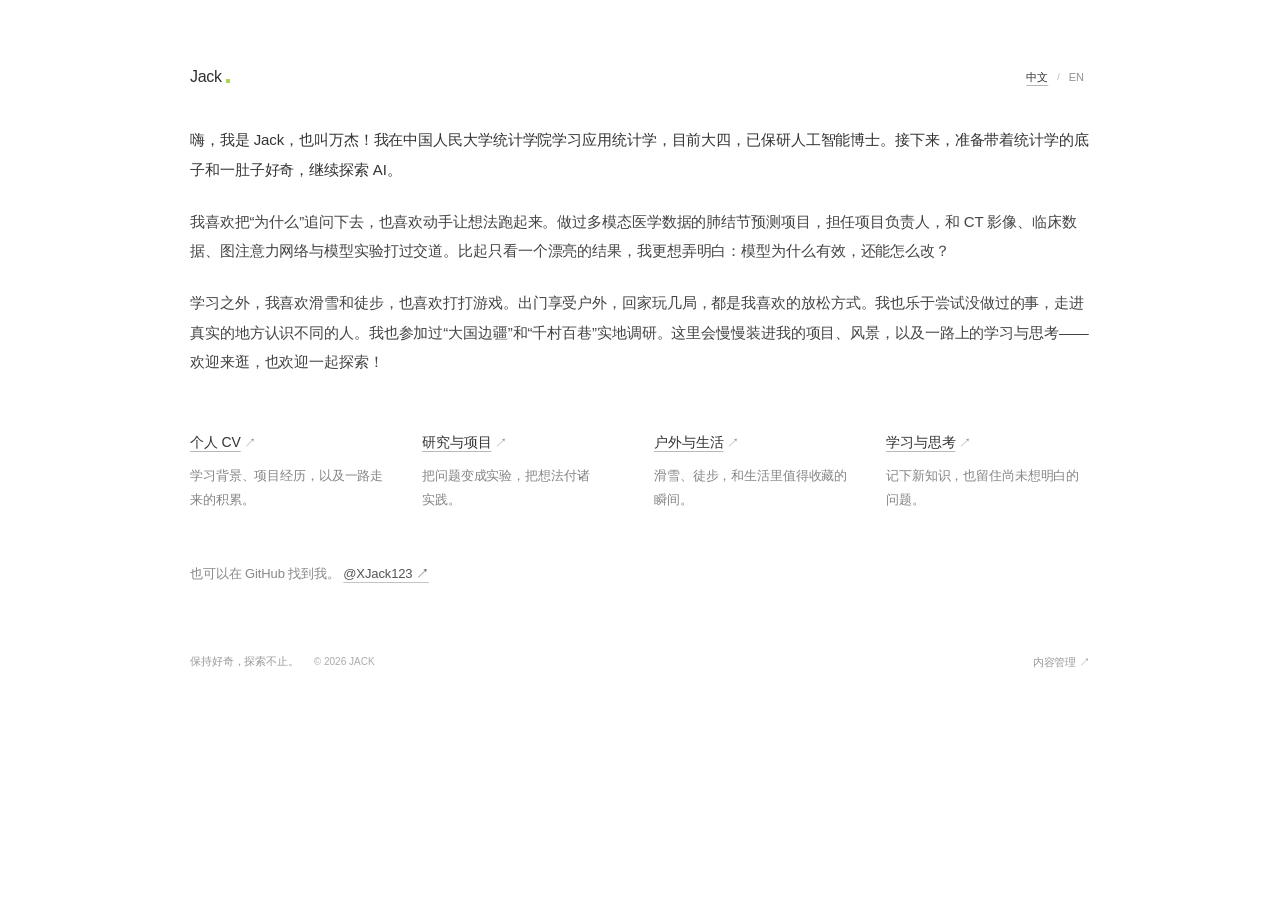
==== index.html @ c2e472c2 "Add files via upload" ====
<!doctype html>
<html lang="zh-CN"><head><meta charset="utf-8"><meta name="viewport" content="width=device-width,initial-scale=1"><meta name="theme-color" content="#111111"><meta name="description" content="Jack 的个人空间：人工智能、项目实践、户外运动与生活记录。"><title>首页 — Jack</title><link rel="icon" href="./favicon.svg" type="image/svg+xml"><link rel="stylesheet" href="./style.css"><link rel="stylesheet" href="./minimal.css"></head><body data-page="home">
<a class="skip" href="#main"><span data-i18n="跳到正文">跳到正文</span></a><div class="preview-bar" id="preview-bar" hidden><span data-i18n="正在预览本机草稿 · 访客看到的仍是已发布版本">正在预览本机草稿 · 访客看到的仍是已发布版本</span> <a href="./admin.html"><span data-i18n="返回管理台 ↗">返回管理台 ↗</span></a></div>
<header class="header wrap"><a class="brand" href="./index.html">Jack<span class="brand-dot"></span><small><span data-i18n="个人空间 / PERSONAL SPACE">个人空间 / PERSONAL SPACE</span></small></a><div class="language-switch" role="group" aria-label="Language / 语言"><button type="button" data-language="zh" lang="zh-CN" aria-label="使用中文">中文</button><span aria-hidden="true">/</span><button type="button" data-language="en" lang="en" aria-label="Use English">EN</button></div><button class="menu-toggle" aria-label="展开导航" aria-controls="main-nav" aria-expanded="false">☰</button><nav id="main-nav" aria-label="主要导航"><a href="./index.html" aria-current="page"><span data-i18n="首页">首页</span></a><a href="./about.html"><span data-i18n="个人 CV">个人 CV</span></a><a href="./projects.html"><span data-i18n="研究与项目">研究与项目</span></a><a href="./gallery.html"><span data-i18n="户外与生活">户外与生活</span></a><a href="./notes.html"><span data-i18n="学习与思考">学习与思考</span></a><a href="https://github.com/XJack123" target="_blank" rel="noopener noreferrer" class="github-link">GitHub ↗</a></nav></header>
<main id="main"><section class="intro-only wrap" aria-label="自我介绍"><div class="home-introduction" data-field="intro"><p>嗨，我是 Jack，也叫万杰！我在中国人民大学统计学院学习应用统计学，目前大四，已保研人工智能博士。接下来，准备带着统计学的底子和一肚子好奇，继续探索 AI。</p><p>我喜欢把“为什么”追问下去，也喜欢动手让想法跑起来。做过多模态医学数据的肺结节预测项目，担任项目负责人，和 CT 影像、临床数据、图注意力网络与模型实验打过交道。比起只看一个漂亮的结果，我更想弄明白：模型为什么有效，还能怎么改？</p><p>学习之外，我喜欢滑雪和徒步，也喜欢打打游戏。出门享受户外，回家玩几局，都是我喜欢的放松方式。我也乐于尝试没做过的事，走进真实的地方认识不同的人。我也参加过“大国边疆”和“千村百巷”实地调研。这里会慢慢装进我的项目、风景，以及一路上的学习与思考——欢迎来逛，也欢迎一起探索！</p></div><div class="module-buttons" aria-label="进入不同模块"><a href="./about.html" class="module-entry"><span class="module-title" data-i18n="个人 CV">个人 CV</span><span class="module-arrow" aria-hidden="true"> ↗</span><span class="module-description" data-i18n="学习背景、项目经历，以及一路走来的积累。">学习背景、项目经历，以及一路走来的积累。</span></a><a href="./projects.html" class="module-entry"><span class="module-title" data-i18n="研究与项目">研究与项目</span><span class="module-arrow" aria-hidden="true"> ↗</span><span class="module-description" data-i18n="把问题变成实验，把想法付诸实践。">把问题变成实验，把想法付诸实践。</span></a><a href="./gallery.html" class="module-entry"><span class="module-title" data-i18n="户外与生活">户外与生活</span><span class="module-arrow" aria-hidden="true"> ↗</span><span class="module-description" data-i18n="滑雪、徒步，和生活里值得收藏的瞬间。">滑雪、徒步，和生活里值得收藏的瞬间。</span></a><a href="./notes.html" class="module-entry"><span class="module-title" data-i18n="学习与思考">学习与思考</span><span class="module-arrow" aria-hidden="true"> ↗</span><span class="module-description" data-i18n="记下新知识，也留住尚未想明白的问题。">记下新知识，也留住尚未想明白的问题。</span></a></div><p class="home-connect"><span data-i18n="也可以在 GitHub 找到我。">也可以在 GitHub 找到我。</span> <a href="https://github.com/XJack123" target="_blank" rel="noopener noreferrer">@XJack123 ↗</a></p></section></main>
<footer class="footer wrap"><a href="./index.html" class="brand">JACK<span class="brand-dot"></span></a><span><span data-i18n="保持好奇，探索不止。">保持好奇，探索不止。</span><small>© <span id="year">2026</span> JACK</small></span><a href="./admin.html" class="admin-entry"><span data-i18n="内容管理 ↗">内容管理 ↗</span></a></footer>
<dialog id="lightbox" class="lightbox"><button type="button" class="lightbox-close" aria-label="关闭照片">×</button><img alt=""><p></p></dialog>
<script src="./site-data.js"></script><script src="./core.js"></script><script src="./i18n.js"></script><script src="./script.js"></script></body></html>
---- style.css ----
:root{--bg:#f2f2f2;--paper:#fbfbfb;--ink:#181818;--muted:#787878;--line:#d5d5d5;--accent:#c4f35a;--dark:#181818;--radius:3px}*{box-sizing:border-box}html{scroll-behavior:smooth}body{margin:0;background:var(--bg);color:var(--ink);font-family:-apple-system,BlinkMacSystemFont,"Segoe UI","PingFang SC","Microsoft YaHei",sans-serif;-webkit-font-smoothing:antialiased}a{color:inherit;text-decoration:none}button,input,select,textarea{font:inherit}button,a,input,textarea,select{-webkit-tap-highlight-color:transparent}button{cursor:pointer}a:focus-visible,button:focus-visible,input:focus-visible,textarea:focus-visible,select:focus-visible{outline:2px solid #6e8b2e;outline-offset:4px}img{max-width:100%;display:block}[hidden]{display:none!important}.wrap{width:min(1280px,89%);margin-inline:auto}.mono{font-family:"SFMono-Regular",Consolas,"Liberation Mono",monospace;font-size:10px;letter-spacing:1.2px;font-weight:400}.lime{color:var(--accent)}.header{height:100px;border-bottom:1px solid var(--line);display:flex;align-items:center;justify-content:space-between;gap:24px}.brand{display:inline-flex;align-items:center;font-size:25px;font-weight:800;letter-spacing:-1.4px;white-space:nowrap}.brand-dot{width:7px;height:7px;background:var(--accent);border:1px solid #7d9b43;margin-left:5px;margin-top:12px}.brand small{font-size:9px;font-weight:400;color:var(--muted);letter-spacing:1px;margin-left:20px;padding-left:20px;border-left:1px solid var(--line)}nav{display:flex;gap:27px;align-items:center;font-size:12px}nav>a{position:relative;padding-block:12px}nav>a[aria-current]{font-weight:650}nav>a[aria-current]:after{content:"";width:5px;height:5px;border-radius:50%;background:#768f3f;position:absolute;bottom:1px;left:50%}nav>a:hover{color:#7b7b7b}.github-link{margin-left:10px}.menu-toggle{display:none}.home-hero{padding-top:26px}.hero-meta{display:flex;justify-content:space-between;color:#696969;font-size:9px}.hero-meta>span:first-child{display:flex;align-items:center;gap:9px}.live-dot{display:inline-block;width:6px;height:6px;background:#8aaa43;border-radius:50%;flex-shrink:0}.hero-layout{display:grid;grid-template-columns:1fr 1fr;gap:35px;align-items:center;min-height:535px;padding-block:28px}.hello{font-size:17px;margin-bottom:21px}.hero-copy h1{font-size:clamp(46px,5.6vw,78px);line-height:1.23;letter-spacing:-3.2px;font-weight:650;margin:0 0 26px;white-space:pre-line}.intro{font-size:14px;line-height:2.1;white-space:pre-line;color:#6c6c6c;max-width:440px;margin-bottom:30px}.button{padding:14px 21px;display:inline-flex;justify-content:space-between;align-items:center;gap:34px;font-size:12px;font-weight:550;border:1px solid transparent;border-radius:var(--radius);transition:background .2s,transform .2s}.button:hover{transform:translateY(-2px)}.accent{background:var(--accent);color:#242424}.accent:hover{background:#b5e645}.outline{border-color:var(--line);background:transparent}.outline:hover{background:#e7e7e7}.dark-button{background:#1a1a1a;color:white}.hero-art{position:relative;align-self:stretch;min-height:470px;background:var(--dark);overflow:hidden;color:#565656;isolation:isolate}.terrain{position:absolute;width:110%;height:110%;left:3%;top:-12%;transform:rotate(4deg)}.giant-jack{font-family:Arial,Helvetica,sans-serif;position:absolute;left:39px;bottom:56px;font-size:clamp(160px,20vw,285px);font-weight:750;line-height:.9;letter-spacing:-26px;color:var(--bg);mix-blend-mode:screen}.art-label{position:absolute;top:26px;left:27px;font-size:8px;color:#919191;z-index:1}.art-bottom{position:absolute;bottom:24px;left:27px;right:27px;display:flex;align-items:end;justify-content:space-between;line-height:1.7;font-size:8px;color:#a7a7a7}.cross{font-size:30px;line-height:1;color:var(--accent)}.hero-foot{border-top:1px solid var(--line);padding:18px 0;display:flex;justify-content:space-between;gap:15px}.hero-foot>span:last-child{font-size:11px;color:#7a7a7a}.hero-foot .mono{font-size:8px;color:#696969}.entry-section{padding-block:65px}.section-title{display:flex;gap:55px;align-items:center;margin-bottom:28px}.section-title>.mono{color:var(--muted)}h2{font-weight:550;font-size:27px;letter-spacing:-.6px}.section-title h2{margin:0;font-size:24px}.entry-grid{display:grid;grid-template-columns:repeat(3,1fr);gap:19px}.entry-card{padding:25px 26px 20px;background:#e9e9e9;border:1px solid transparent;display:flex;flex-direction:column;transition:transform .25s,border-color .25s}.entry-card:hover{transform:translateY(-5px);border-color:#989898}.entry-card:first-child{background:#e0e0e0}.entry-card:nth-child(2){background:#292929;color:#f1f1f1}.entry-top,.entry-bottom{display:flex;align-items:center;justify-content:space-between;font-size:8px;letter-spacing:1px}.entry-top>span:last-child{font-size:20px}.entry-art{height:140px;display:flex;justify-content:center;align-items:center}.code-art{font-size:67px;gap:17px;font-weight:250;color:#777777;letter-spacing:-6px}.code-art i{font-family:Georgia,serif;font-size:48px;font-weight:400;color:#272727}.mountain-art svg{width:225px;max-width:100%;fill:none;stroke:#a4a4a4;stroke-width:1.1}.mountain-art svg circle{fill:var(--accent);stroke:none}.star-art{font-size:117px;font-family:Georgia,serif;font-weight:400;line-height:1;color:#969696}.entry-card h3{font-size:22px;font-weight:550;margin:8px 0 11px}.entry-card p{font-size:12px;color:#7b7b7b;line-height:1.8;margin:0 0 24px}.gallery-entry p{color:#a5a5a5}.entry-bottom{border-top:1px solid #c7c7c7;padding-top:17px;margin-top:auto;color:#757575}.gallery-entry .entry-bottom{border-color:#525252;color:#b9b9b9}.now-section{border-top:1px solid var(--line);display:grid;grid-template-columns:1fr 2fr auto;gap:35px;padding-block:55px;align-items:center}.now-section>.mono{color:var(--muted)}.now-section p{font-size:28px;line-height:1.7;letter-spacing:-1px;margin:0}.now-section p span{border-bottom:3px solid var(--accent)}.round-link{border:1px solid #a7a7a7;border-radius:50%;width:55px;height:55px;display:grid;place-items:center;font-size:23px;transition:background .2s}.round-link:hover{background:var(--accent)}.footer{border-top:1px solid var(--line);display:flex;justify-content:space-between;align-items:center;padding-block:30px;gap:20px}.footer>span{color:#7b7b7b;font-size:11px}.footer small{font-size:8px;margin-left:30px;letter-spacing:1px}.admin-entry{font-size:10px;color:#7f7f7f}.page-heading{padding-block:65px 48px}.eyebrow{color:#808080;margin:0 0 22px}.page-heading h1{font-size:clamp(42px,5vw,67px);line-height:1.25;letter-spacing:-2px;font-weight:600;margin:0 0 23px}.page-heading h1 span{color:#8e8e8e}.page-heading>p:last-child{font-size:13px;line-height:1.9;color:#787878}.collection{padding-bottom:80px}.collection-toolbar{border-block:1px solid var(--line);padding-block:17px;display:flex;align-items:center;justify-content:space-between;gap:20px;margin-bottom:32px}.filters{display:flex;gap:8px;flex-wrap:wrap}.filter{font-size:11px;padding:9px 16px;border:1px solid transparent;border-radius:30px;background:transparent;color:#7b7b7b}.filter[aria-pressed=true]{background:#242424;color:#fff}.filter:hover{border-color:#b8b8b8}.count{font-size:9px;color:#818181}.empty-state{border:1px dashed #c8c8c8;min-height:340px;display:flex;flex-direction:column;align-items:center;justify-content:center;text-align:center;padding:40px 20px;color:#797979}.empty-glyph{font-family:Consolas,monospace;color:#9f9f9f;font-size:45px;font-weight:300;letter-spacing:-5px;margin-bottom:10px}.empty-state h2{font-size:22px;color:#555555;margin:10px 0}.empty-state p{font-size:12px;line-height:1.9}.empty-state .mono{font-size:8px}.empty-state .button{margin-top:12px}.gallery-empty svg{width:160px;height:90px;stroke:#878787;fill:none;stroke-width:1.3}.project-grid{display:grid;grid-template-columns:repeat(2,1fr);gap:24px}.project-card{border:1px solid var(--line);background:#f8f8f8;display:flex;flex-direction:column}.project-cover{height:210px;overflow:hidden;display:flex;align-items:center;justify-content:center;background:#2a2a2a;color:#b6b6b6;font-family:Georgia,serif;font-size:75px;font-style:italic}.project-cover img{width:100%;height:100%;object-fit:cover;transition:transform .4s}.project-card:hover .project-cover img{transform:scale(1.035)}.project-card-body{padding:25px}.project-card h2{font-size:23px;margin:14px 0 12px}.project-card p{font-size:13px;line-height:1.9;color:#7e7e7e;white-space:pre-line}.tags{display:flex;gap:7px;flex-wrap:wrap}.tag{font-size:10px;padding:6px 10px;border:1px solid var(--line);color:#7a7a7a;border-radius:2px}.project-card-bottom{display:flex;align-items:center;justify-content:space-between;margin-top:22px;font-size:11px}.project-card-bottom>span{color:#8c8c8c;font-size:10px}.project-link{border-bottom:1px solid #aaaaaa;padding-bottom:5px}.photo-grid{columns:3;column-gap:22px}.photo-item{break-inside:avoid;margin:0 0 26px}.photo-button{display:block;width:100%;border:0;padding:0;background:#e5e5e5;overflow:hidden;cursor:zoom-in}.photo-button img{width:100%;height:auto;transition:transform .4s,filter .4s;filter:saturate(.5)}.photo-button:hover img{transform:scale(1.03);filter:saturate(1)}.photo-item figcaption{padding-block:13px;display:flex;justify-content:space-between;gap:14px;align-items:start}.photo-item h2{font-size:13px;margin:0 0 6px}.photo-item p{font-size:10px;color:#919191;margin:0;line-height:1.7}.photo-item .mono{font-size:8px;white-space:nowrap;color:#919191}.about-layout{display:grid;grid-template-columns:320px 1fr;gap:80px;padding-bottom:85px}.identity-card{background:#e3e3e3;padding:28px;align-self:start}.avatar{height:260px;background:#292929;display:flex;align-items:center;justify-content:center;overflow:hidden}.avatar>span{font-family:Arial,sans-serif;font-size:160px;font-weight:700;letter-spacing:-16px;color:#f5f5f5}.avatar img{height:100%;width:100%;object-fit:cover;filter:grayscale(1)}.identity-card h2{font-size:29px;margin:23px 0 8px}.identity-card>p{font-size:12px;color:#818181}.identity-status{border-top:1px solid #c4c4c4;border-bottom:1px solid #c4c4c4;padding-block:17px;margin:20px 0;display:flex;gap:8px;align-items:center;font-size:11px;color:#6f6f6f}.identity-card>a{display:block;font-size:12px;padding-block:10px;overflow-wrap:anywhere}.about-text{padding-top:14px}.about-text>h2{font-size:30px}.prose{white-space:pre-wrap;overflow-wrap:anywhere;color:#717171;line-height:2.1;font-size:14px}.profile-details{margin:30px 0}.profile-details>div{display:flex;gap:25px;border-top:1px solid var(--line);padding-block:17px;font-size:12px}.profile-details dt{color:#929292;width:75px}.profile-details dd{margin:0}.milestones{margin-top:47px}.milestones article{display:flex;gap:40px;border-top:1px solid var(--line);padding-block:25px}.milestones article>.mono{color:#929292;width:40px}.milestones h3{margin:0;font-size:17px;font-weight:550}.milestones p{font-size:12px;color:#929292;line-height:1.8}.project-detail{padding-block:45px 85px;max-width:900px}.back-link{font-size:12px;color:#929292}.detail-heading{margin-top:43px}.detail-heading h1{font-size:45px;line-height:1.4;margin:18px 0}.detail-heading>p{font-size:16px;line-height:1.9;color:#7e7e7e;white-space:pre-wrap}.detail-cover{width:100%;max-height:450px;object-fit:cover;margin-block:33px}.detail-body{font-size:15px;line-height:2.1;white-space:pre-wrap;overflow-wrap:anywhere;margin-block:36px}.detail-files{padding-top:28px;border-top:1px solid var(--line)}.detail-files h2{font-size:20px}.file-link{display:flex;justify-content:space-between;gap:20px;padding:15px 17px;border:1px solid var(--line);margin-bottom:10px;font-size:12px;overflow-wrap:anywhere}.file-link:hover{background:#e5e5e5}.lightbox{position:fixed;background:#161616;color:white;border:1px solid #595959;padding:24px;max-width:94vw;max-height:93vh}.lightbox::backdrop{background:rgba(0,0,0,.88)}.lightbox img{max-height:76vh;max-width:85vw;margin:auto;object-fit:contain}.lightbox p{font-size:12px;line-height:1.8;color:#cbcbcb}.lightbox-close{position:absolute;right:9px;top:5px;background:#161616;color:white;border:0;font-size:32px;width:38px;height:38px}.preview-bar{background:var(--accent);padding:12px;text-align:center;font-size:11px;line-height:1.8}.preview-bar a{margin-left:15px;text-decoration:underline}.skip{position:fixed;left:10px;top:-100px;background:var(--accent);padding:15px;z-index:100}.skip:focus{top:10px}@media(min-width:1600px){.hero-layout{min-height:590px}.hero-art{min-height:530px}}@media(max-width:1000px){.brand small{display:none}.hero-copy h1{font-size:56px}.hero-art{min-height:430px}.hero-layout{min-height:485px}.giant-jack{font-size:220px;left:25px}.about-layout{grid-template-columns:280px 1fr;gap:40px}.entry-card{padding-inline:20px}.entry-card h3{font-size:20px}.now-section{grid-template-columns:1fr 2.2fr auto;gap:20px}.now-section p{font-size:25px}nav{gap:21px}.photo-grid{columns:2}.avatar{height:230px}}@media(max-width:720px){.wrap{width:88%}.header{height:78px;position:relative}.brand{font-size:23px}.menu-toggle{display:block;background:none;border:1px solid var(--line);font-size:17px;padding:7px 10px}nav{display:none;position:absolute;left:0;right:0;top:77px;z-index:20;background:var(--bg);border:1px solid var(--line);padding:16px;align-items:stretch;gap:0}nav.open{display:flex;flex-direction:column}nav>a{padding:14px}nav>a[aria-current]:after{left:auto;right:15px;bottom:20px}.github-link{margin-left:0}.hero-meta{font-size:7px;gap:15px;line-height:1.8}.hero-meta>span:last-child{max-width:115px;text-align:right}.hero-layout{grid-template-columns:1fr;gap:30px;padding-top:35px}.hero-copy h1{font-size:58px;letter-spacing:-3px}.hello{font-size:15px}.intro{font-size:13px}.hero-art{min-height:365px}.terrain{left:12%;top:-23%;width:100%;height:150%}.giant-jack{font-size:250px;left:28px;bottom:47px}.art-label{top:23px}.hero-foot{padding-block:15px}.hero-foot>span:last-child{font-size:9px}.entry-section{padding-block:45px}.section-title{display:block;margin-bottom:24px}.section-title h2{font-size:22px;margin-top:16px}.entry-grid{grid-template-columns:1fr;gap:16px}.entry-card{position:relative;min-height:230px;padding:22px;display:block}.entry-art{position:absolute;right:25px;top:50px;width:135px;height:100px;opacity:.8}.code-art{font-size:55px;gap:10px}.code-art i{font-size:35px}.entry-top{margin-bottom:58px}.entry-top>span:last-child{font-size:19px}.entry-card h3{font-size:23px;max-width:65%;position:relative}.entry-card p{font-size:11px;max-width:70%;position:relative}.entry-bottom{margin-top:20px}.star-art{font-size:100px}.now-section{grid-template-columns:1fr auto;padding-block:35px}.now-section>.mono{grid-column:1/-1;font-size:9px}.now-section p{font-size:23px}.round-link{height:48px;width:48px}.footer{padding-block:25px;flex-wrap:wrap}.footer>span{font-size:9px}.footer small{display:block;font-size:7px;margin-left:0;margin-top:8px}.admin-entry{font-size:9px}.page-heading{padding-block:43px 30px}.page-heading h1{font-size:49px}.page-heading>p:last-child{font-size:12px}.eyebrow{font-size:9px}.about-layout{grid-template-columns:1fr;gap:27px;padding-bottom:50px}.identity-card{display:grid;grid-template-columns:110px 1fr;column-gap:20px;padding:20px}.avatar{grid-row:1/6;height:150px}.avatar>span{font-size:87px;letter-spacing:-9px}.identity-card h2{font-size:25px;margin:0}.identity-card>p{font-size:11px;margin:7px 0}.identity-status{font-size:9px;margin:7px 0;padding-block:10px}.identity-card>a{font-size:10px;padding-block:6px}.about-text>h2{font-size:26px}.prose{font-size:13px}.project-grid{grid-template-columns:1fr}.photo-grid{columns:2;column-gap:12px}.photo-item{margin-bottom:16px}.photo-item figcaption{display:block;padding-top:10px}.photo-item h2{font-size:12px}.photo-item .mono{display:block;margin-top:5px}.collection-toolbar{gap:10px}.count{font-size:8px;white-space:nowrap}.filter{font-size:10px;padding:8px 11px}.collection{padding-bottom:50px}.empty-state{min-height:310px}.empty-state h2{font-size:20px}.detail-heading h1{font-size:32px}.detail-heading>p{font-size:14px}.detail-body{font-size:13px}.lightbox{padding:18px}.lightbox img{max-width:80vw}.preview-bar{font-size:10px}.preview-bar a{display:block;margin-left:0}}@media(prefers-reduced-motion:reduce){html{scroll-behavior:auto}*,*:before,*:after{transition:none!important}}

/* Text-only home: personal introduction followed by module buttons. */
body[data-page="home"]{background:#f7f7f7}.intro-only{max-width:900px;padding-block:100px 110px;min-height:calc(100vh - 200px)}.home-introduction{font-size:17px;line-height:2.15;color:#404040;letter-spacing:.15px;white-space:normal}.home-introduction p{margin:0 0 25px}.home-introduction p:first-child{font-size:19px;color:#202020}.module-buttons{display:flex;gap:13px;flex-wrap:wrap;margin-top:39px}.module-buttons .button{font-size:12px;gap:30px}.cv-experience{margin-top:40px}.cv-experience>h2{font-size:25px}.cv-experience article{border-top:1px solid var(--line);padding-block:21px}.cv-experience h3{font-size:17px;font-weight:550;margin:0 0 14px}.cv-experience article p{font-size:13px;color:#717171;line-height:1.95;margin:8px 0}@media(max-width:720px){.intro-only{padding-block:46px 60px;min-height:0}.home-introduction{font-size:15px;line-height:2.05}.home-introduction p:first-child{font-size:17px}.module-buttons{gap:10px;margin-top:30px}.module-buttons .button{padding:12px 16px;font-size:11px;gap:20px}.cv-experience h3{font-size:16px}}

.language-switch{display:inline-flex;align-items:center;gap:4px;margin-left:auto;margin-right:14px;white-space:nowrap}.language-switch>span{font-size:10px;color:#aaa}.language-switch button{border:0;background:transparent;border-radius:3px;padding:7px 9px;font-size:10px;color:#999}.language-switch button[aria-pressed="true"]{background:#e5e5e5;color:#222;box-shadow:inset 0 -2px 0 var(--accent)}.language-switch button:hover{color:#222}.home-introduction:lang(en){font-size:16px;line-height:1.95;letter-spacing:0}.header nav{gap:21px}html:lang(en) .header nav{gap:17px;font-size:11px}html:lang(en) .identity-status{line-height:1.7}html:lang(en) .page-heading h1{letter-spacing:-1.5px}@media(max-width:1100px){.brand small{display:none}}@media(max-width:720px){.language-switch{margin-right:0;gap:2px}.language-switch button{padding:7px 8px}.header{gap:12px}.home-introduction:lang(en){font-size:14px;line-height:1.95}.header nav{gap:0}html:lang(en) .header nav{gap:0;font-size:12px}}
/* Learning notes */
.sr-only{position:absolute;width:1px;height:1px;padding:0;margin:-1px;overflow:hidden;clip:rect(0,0,0,0);white-space:nowrap;border:0}.notes-toolbar{flex-wrap:wrap}.note-search{margin-left:auto}.note-search input{width:210px;background:transparent;border:1px solid var(--line);padding:10px 13px;border-radius:3px;color:var(--ink);font-size:11px}.note-search input::placeholder{color:#999}.notes-list{max-width:960px}.note-card{padding:30px 0;border-bottom:1px solid var(--line)}.note-card:first-child{padding-top:8px}.note-meta{font-size:9px;line-height:1.9;color:#888;letter-spacing:.8px}.note-card h2{font-size:25px;font-weight:550;line-height:1.6;margin:14px 0 12px;overflow-wrap:anywhere}.note-card h2 a:hover{box-shadow:inset 0 -5px 0 var(--accent)}.note-summary{font-size:13px;line-height:2;color:#777;white-space:pre-wrap;overflow-wrap:anywhere;max-width:780px}.note-bottom{display:flex;justify-content:space-between;align-items:center;gap:20px;margin-top:22px}.note-bottom>.project-link{white-space:nowrap;font-size:11px}.note-detail{max-width:850px;padding-block:45px 85px}.note-detail .detail-heading{border-bottom:1px solid var(--line);padding-bottom:32px}.note-detail .detail-heading h1{overflow-wrap:anywhere}.note-detail .tags{margin-top:22px}.note-body{font-size:15px;line-height:2;color:#444;padding-top:18px;overflow-wrap:anywhere}.note-body p{white-space:pre-wrap;margin:22px 0}.note-body h2{font-size:26px;color:#222;margin:38px 0 18px}.note-body h3{font-size:21px;color:#333;margin:29px 0 16px}.note-body ul{padding-left:24px}.note-body li{margin-block:8px}.note-body blockquote{margin:23px 0;padding:10px 20px;border-left:3px solid var(--accent);background:#eaeaea;color:#666}.note-body pre{background:#202020;color:#eee;padding:23px;overflow:auto;white-space:pre;overflow-wrap:normal;font-family:Consolas,monospace;font-size:12px;line-height:1.8;border-radius:3px}.note-body code{font-family:inherit}.module-buttons{row-gap:12px}@media(max-width:1000px){.header{position:relative;height:78px}.header .menu-toggle{display:block;background:none;border:1px solid var(--line);font-size:17px;padding:7px 10px}.header nav{display:none;position:absolute;left:0;right:0;top:77px;z-index:20;background:var(--bg);border:1px solid var(--line);padding:16px;align-items:stretch;gap:0!important}.header nav.open{display:flex;flex-direction:column}.header nav>a{padding:14px}.header nav>a[aria-current]:after{left:auto;right:15px;bottom:20px}.header .github-link{margin-left:0}}@media(max-width:720px){.notes-toolbar{gap:15px}.notes-toolbar .filters{width:100%}.note-search{margin-left:0;flex:1}.note-search input{width:100%}.note-card{padding-block:25px}.note-card h2{font-size:22px}.note-summary{font-size:12px}.note-meta{font-size:8px}.note-detail{padding-block:32px 55px}.note-body{font-size:14px}.note-body h2{font-size:22px}.note-body h3{font-size:19px}.note-body pre{padding:17px;font-size:11px}}
---- minimal.css ----
/* A quiet, typography-first layer for the public site. The Studio keeps its own layout. */
:root{--bg:#fff;--paper:#fff;--ink:#262626;--muted:#777;--line:#ededed;--accent:#c4f35a}
html{background:#fff}
body{background:#fff;color:#303030;font-size:15px;line-height:1.85;letter-spacing:-.12px}
body[data-page="home"]{background:#fff}
::selection{background:#def4b1;color:#222}
a,button{transition:color .18s,background .18s,text-decoration-color .18s}
a:focus-visible,button:focus-visible,input:focus-visible,textarea:focus-visible{outline:2px solid #7d9e45;outline-offset:5px}
.wrap{width:min(900px,calc(100% - 64px));margin-inline:auto}
.header{display:grid;grid-template-columns:1fr auto;align-items:center;height:auto;gap:0 20px;padding-block:64px 0;border:0;position:relative}
.header .brand{width:fit-content;display:inline-flex;font-size:16px;line-height:1.5;font-weight:500;letter-spacing:-.3px}
.header .brand-dot{width:4px;height:4px;border:0;margin:7px 0 0 4px;background:#a9d552}
.header .brand small{display:none}
.header .language-switch{margin:0;gap:3px;font-size:11px}
.header .language-switch button{padding:3px 6px;background:none!important;box-shadow:none!important;color:#929292;font-size:11px;border:0}
.header .language-switch button[aria-pressed="true"]{color:#303030;text-decoration:underline;text-decoration-color:#b5b5b5;text-underline-offset:4px}
.header .language-switch>span{font-size:9px;color:#b7b7b7}
.header .menu-toggle{display:none!important}
.header nav,.header nav.open,html:lang(en) .header nav{display:flex!important;position:static;grid-column:1 / -1;flex-direction:row;align-items:center;flex-wrap:wrap;gap:4px 22px!important;width:100%;padding:24px 0 0;border:0;background:transparent;line-height:1.8;font-size:12px}
.header nav>a{padding:2px 0;color:#838383;font-weight:400}
.header nav>a[aria-current]{color:#252525;text-decoration:underline;text-decoration-thickness:1px;text-underline-offset:5px;text-decoration-color:#d0d0d0}
.header nav>a[aria-current]:after{display:none}
.header nav>a:hover{color:#242424;text-decoration:underline;text-underline-offset:5px}
.header .github-link{margin-left:0}
body[data-page="home"] .header nav{display:none!important}
.intro-only{max-width:900px;padding-block:35px 0;min-height:0}
.home-introduction,.home-introduction:lang(en){font-size:15px;line-height:1.95;letter-spacing:-.1px;color:#444;white-space:normal}
.home-introduction p,.home-introduction p:first-child{font-size:inherit;line-height:inherit;color:inherit;margin:0 0 23px}
.home-introduction p:first-child{color:#333}
.module-buttons{display:grid;grid-template-columns:repeat(4,minmax(0,1fr));gap:28px;margin-top:53px;row-gap:32px;align-items:start}
.module-entry{display:block;font-size:14px;line-height:1.9;color:#333}
.module-title{text-decoration:underline;text-underline-offset:4px;text-decoration-color:#b8b8b8;text-decoration-thickness:1px}
.module-arrow{font-size:12px;color:#919191}
.module-description{display:block;font-size:13px;line-height:1.9;margin-top:8px;color:#858585;text-wrap:pretty}
.module-entry:hover .module-title{text-decoration-color:#91ad53;color:#111}
.module-entry:hover .module-arrow{color:#7e9c3c}
.home-connect{font-size:13px;color:#888;margin:49px 0 0;line-height:1.9}
.home-connect a{color:#555;text-decoration:underline;text-underline-offset:4px;text-decoration-color:#c4c4c4}
.footer{border:0;display:flex;justify-content:space-between;align-items:end;padding-block:65px 42px;gap:20px}
.footer>.brand{display:none}
.footer>span{font-size:11px;line-height:1.8;color:#999}
.footer small{font-size:10px;letter-spacing:0;margin-left:15px;color:#aaa}
.admin-entry{font-size:11px;color:#999}
.admin-entry:hover{color:#333;text-decoration:underline;text-underline-offset:4px}
.page-heading{padding-block:43px 32px}
.page-heading>.eyebrow{display:none}
.page-heading h1,html:lang(en) .page-heading h1{font-size:23px;font-weight:500;line-height:1.6;letter-spacing:-.5px;margin:0 0 12px;color:#262626}
.page-heading h1 span{color:inherit}
.page-heading>p:last-child{font-size:13px;color:#888;line-height:1.9;margin:0}
.collection{padding-bottom:10px}
.collection-toolbar{border:0;border-bottom:1px solid #f0f0f0;padding:0 0 15px;margin-bottom:25px;gap:18px}
.filters{gap:5px 17px}
.filter{font-size:12px;font-weight:400;border:0;padding:3px 0;border-radius:0;color:#888;line-height:1.8;background:none}
.filter[aria-pressed="true"]{background:none;color:#333;text-decoration:underline;text-underline-offset:5px;text-decoration-color:#bababa}
.filter:hover{color:#333}
.count{font-family:inherit;font-size:10px;color:#aaa;letter-spacing:.4px}
.empty-state{min-height:0;padding:24px 0 35px;border:0;display:block;text-align:left;color:#999;background:transparent}
.empty-state>.empty-glyph,.empty-state>.mono,.empty-state>svg{display:none}
.empty-state h2{font-size:16px;font-weight:400;color:#666;letter-spacing:0;line-height:1.9;margin:0 0 6px}
.empty-state p{font-size:13px;color:#999;margin:5px 0;line-height:1.9}
.empty-state .button{background:none;border:0;border-radius:0;font-size:12px;color:#666;padding:0;margin-top:19px;transform:none;text-decoration:underline;text-underline-offset:4px;text-decoration-color:#ccc}
.project-grid{display:block}
.project-card{display:flex;flex-direction:row;gap:25px;background:transparent;border:0;border-bottom:1px solid var(--line);padding:26px 0}
.project-card:first-child{padding-top:0}
.project-cover{display:block;width:175px;height:125px;background:#f7f7f7;flex-shrink:0;overflow:hidden}
.project-cover:not(:has(img)){display:none}
.project-cover img{width:100%;height:100%;object-fit:cover}
.project-card:hover .project-cover img{transform:none}
.project-card-body{padding:0;flex:1;min-width:0}
.project-card h2{font-size:19px;font-weight:450;line-height:1.65;margin:11px 0 7px;letter-spacing:-.2px}
.project-card p{font-size:13px;line-height:1.9;color:#888;margin:0}
.tags{gap:5px 12px}
.tag{border:0;font-size:10px;color:#999;padding:0;line-height:1.8}
.project-card-bottom{font-size:12px;margin-top:18px}
.project-card-bottom>span{font-size:10px;color:#999}
.project-link{font-size:12px;color:#777;border:0;text-decoration:underline;text-underline-offset:4px;text-decoration-color:#c9c9c9;padding:0}
.project-link:hover{color:#333;text-decoration-color:#92ae55}
.photo-grid{columns:2;column-gap:22px}
.photo-item{margin-bottom:26px}
.photo-button{background:#fafafa}
.photo-button img{filter:none}
.photo-button:hover img{transform:none;filter:none}
.photo-item figcaption{font-size:12px;padding-block:10px;gap:15px}
.photo-item h2{font-size:12px;font-weight:450;color:#555;line-height:1.8;letter-spacing:0;margin:0}
.photo-item p{font-size:11px;color:#999;line-height:1.8}
.photo-item .mono{font-family:inherit;font-size:10px;letter-spacing:0;color:#aaa}
.about-layout{grid-template-columns:190px 1fr;gap:64px;padding-bottom:0;align-items:start}
.identity-card{background:transparent;padding:0;min-width:0}
.avatar{height:165px;background:#fafafa}
.avatar:not([data-has-photo]){display:none}
.avatar img{filter:none;object-fit:cover}
.identity-card h2{font-size:18px;font-weight:450;letter-spacing:-.3px;margin:0 0 9px}
.identity-card .avatar[data-has-photo]+h2{margin-top:17px}
.identity-card>p{font-size:12px;line-height:1.9;color:#999;overflow-wrap:anywhere}
.identity-status{border:0;padding:8px 0;margin:8px 0;font-size:11px;line-height:1.9;color:#888}
.live-dot{background:#b0c786;width:4px;height:4px}
.identity-card>a{font-size:12px;line-height:1.9;padding:7px 0;color:#777;text-decoration:underline;text-underline-offset:4px;text-decoration-color:#ccc}
.about-text{padding:0;min-width:0}
.about-text>.eyebrow{display:none}
.about-text>h2{font-size:18px;font-weight:450;line-height:1.8;margin:0 0 20px;letter-spacing:-.2px}
.prose{font-size:14px;line-height:2;color:#666}
.profile-details{margin:30px 0}
.profile-details>div{border:0;padding:9px 0;gap:15px;font-size:12px;line-height:1.9}
.profile-details dt{width:80px;flex-shrink:0;color:#999}
.profile-details dd{color:#666;overflow-wrap:anywhere}
.cv-experience{margin-top:35px}
.cv-experience>.eyebrow{display:none}
.cv-experience>h2{font-size:18px;font-weight:450;letter-spacing:-.2px;margin:0 0 10px}
.cv-experience article{border:0;padding-block:16px}
.cv-experience h3{font-size:14px;font-weight:500;line-height:1.8;margin:0 0 7px}
.cv-experience article p{font-size:13px;line-height:1.95;color:#888;margin:6px 0}
.milestones{margin-top:37px}
.milestones>.eyebrow{font-size:9px;color:#aaa}
.milestones article{border:0;padding-block:13px;gap:18px}
.milestones article>.mono{width:35px;font-size:9px;color:#aaa}
.milestones h3{font-size:14px;font-weight:450;line-height:1.8}
.milestones p{font-size:12px;color:#999;margin:5px 0}
.project-detail,.note-detail{max-width:780px;padding-block:38px 10px}
.back-link{font-size:12px;color:#999}
.back-link:hover{color:#333}
.detail-heading{margin-top:32px}
.detail-heading h1{font-size:28px;font-weight:500;letter-spacing:-.5px;line-height:1.65;margin:15px 0}
.detail-heading>p{font-size:14px;line-height:1.95;color:#888}
.detail-body{font-size:14px;line-height:2;color:#555;margin-block:28px}
.detail-cover{margin-block:25px;max-height:420px}
.detail-files{padding-top:25px;border-color:var(--line)}
.detail-files h2{font-size:16px;font-weight:450}
.file-link{border:0;border-bottom:1px solid var(--line);padding:12px 0;font-size:12px;color:#777}
.file-link:hover{background:transparent;color:#333}
.project-detail .button{border:0;background:transparent;color:#666;padding:0;border-radius:0;text-decoration:underline;text-underline-offset:4px;text-decoration-color:#bbb;transform:none}
.note-search input{border:0;border-bottom:1px solid #ddd;border-radius:0;background:none;width:180px;padding:6px 0;font-size:12px;color:#666}
.note-search input::placeholder{color:#aaa}
.notes-list{max-width:none}
.note-card{padding:24px 0;border-color:#f0f0f0}
.note-card:first-child{padding-top:0}
.note-meta{font-family:inherit;font-size:11px;line-height:1.8;letter-spacing:0;color:#aaa}
.note-card h2{font-size:20px;font-weight:450;line-height:1.65;letter-spacing:-.3px;margin:12px 0 8px}
.note-card h2 a:hover{box-shadow:none;text-decoration:underline;text-underline-offset:5px;text-decoration-color:#b2c88d}
.note-summary{font-size:13px;line-height:1.95;color:#888}
.note-bottom{margin-top:17px}
.note-bottom>.project-link{font-size:12px}
.note-detail .detail-heading{border:0;padding-bottom:15px}
.note-detail .tags{margin-top:16px}
.note-body{font-size:15px;line-height:2;color:#555;padding-top:0}
.note-body h2{font-size:21px;font-weight:500;line-height:1.8;margin:32px 0 14px;letter-spacing:-.3px}
.note-body h3{font-size:18px;font-weight:450;line-height:1.8;margin:27px 0 13px}
.note-body blockquote{background:transparent;color:#888;border-left:2px solid #c9d8ac;padding:4px 18px}
.note-body pre{border-radius:3px;background:#f7f7f7;color:#555;font-size:12px;line-height:1.9;padding:18px 20px}
.preview-bar{background:#f1f6e8;font-size:11px;color:#66734d;padding:10px 18px}
@media(max-width:720px){
 .wrap{width:calc(100% - 42px)}
 .header{padding-top:37px;gap:0 15px;height:auto}
 .header .brand{font-size:16px}
 .header .language-switch{margin:0}
 .header nav,.header nav.open,html:lang(en) .header nav{padding-top:20px;gap:5px 18px!important;font-size:11px}
 .header nav>a{padding:3px 0}
 .intro-only{padding-block:29px 0;min-height:0}
 .home-introduction,.home-introduction:lang(en){font-size:14px;line-height:1.95}
 .home-introduction p,.home-introduction p:first-child{font-size:inherit;margin-bottom:21px}
 .module-buttons{grid-template-columns:repeat(2,minmax(0,1fr));gap:29px 25px;margin-top:37px}
 .module-entry{font-size:13px}
 .module-description{font-size:12px;line-height:1.95;margin-top:6px}
 .home-connect{font-size:12px;margin-top:36px}
 .footer{padding-block:48px 30px;align-items:end;gap:15px;flex-wrap:nowrap}
 .footer>span{font-size:10px}
 .footer small{display:block;margin:4px 0 0;font-size:9px}
 .admin-entry{font-size:10px;white-space:nowrap}
 .page-heading{padding-block:31px 26px}
 .page-heading h1,html:lang(en) .page-heading h1{font-size:21px;letter-spacing:-.4px}
 .page-heading>p:last-child{font-size:12px}
 .collection{padding-bottom:0}
 .empty-state{min-height:0;padding:18px 0 26px}
 .empty-state h2{font-size:15px}
 .empty-state p{font-size:12px}
 .about-layout{display:block;padding:0}
 .identity-card{display:block;padding:0;margin-bottom:29px}
 .avatar{width:105px;height:115px;margin-bottom:18px}
 .identity-card h2{font-size:17px}
 .identity-card>p{max-width:350px}
 .identity-status{max-width:320px}
 .about-text{padding:0}
 .about-text>h2{font-size:17px}
 .prose{font-size:13px;line-height:2}
 .profile-details>div{font-size:12px}
 .profile-details dt{width:76px}
 .project-card{gap:16px;padding-block:21px}
 .project-cover{width:105px;height:95px}
 .project-card h2{font-size:17px;margin-top:8px}
 .project-card p{font-size:12px}
 .project-card-bottom{gap:12px;flex-wrap:wrap}
 .photo-grid{columns:2;column-gap:13px}
 .photo-item{margin-bottom:20px}
 .photo-item figcaption{display:block;padding-top:8px}
 .photo-item h2{font-size:11px}
 .photo-item .mono{font-size:9px;margin-top:4px}
 .photo-item p{font-size:10px}
 .project-detail,.note-detail{padding-block:29px 0}
 .detail-heading h1{font-size:24px;margin-top:13px}
 .detail-heading>p{font-size:13px}
 .detail-body,.note-body{font-size:14px;line-height:2}
 .notes-toolbar .filters{width:100%}
 .note-search{width:auto;flex:1}
 .note-search input{width:100%}
 .note-card h2{font-size:18px}
 .note-summary{font-size:12px}
 .note-meta{font-size:10px}
 .note-body h2{font-size:20px}
 .note-body h3{font-size:17px}
 .note-body pre{font-size:11px;padding:16px}
 .preview-bar{font-size:10px}
}
@media(prefers-reduced-motion:reduce){*,*:before,*:after{transition:none!important}}
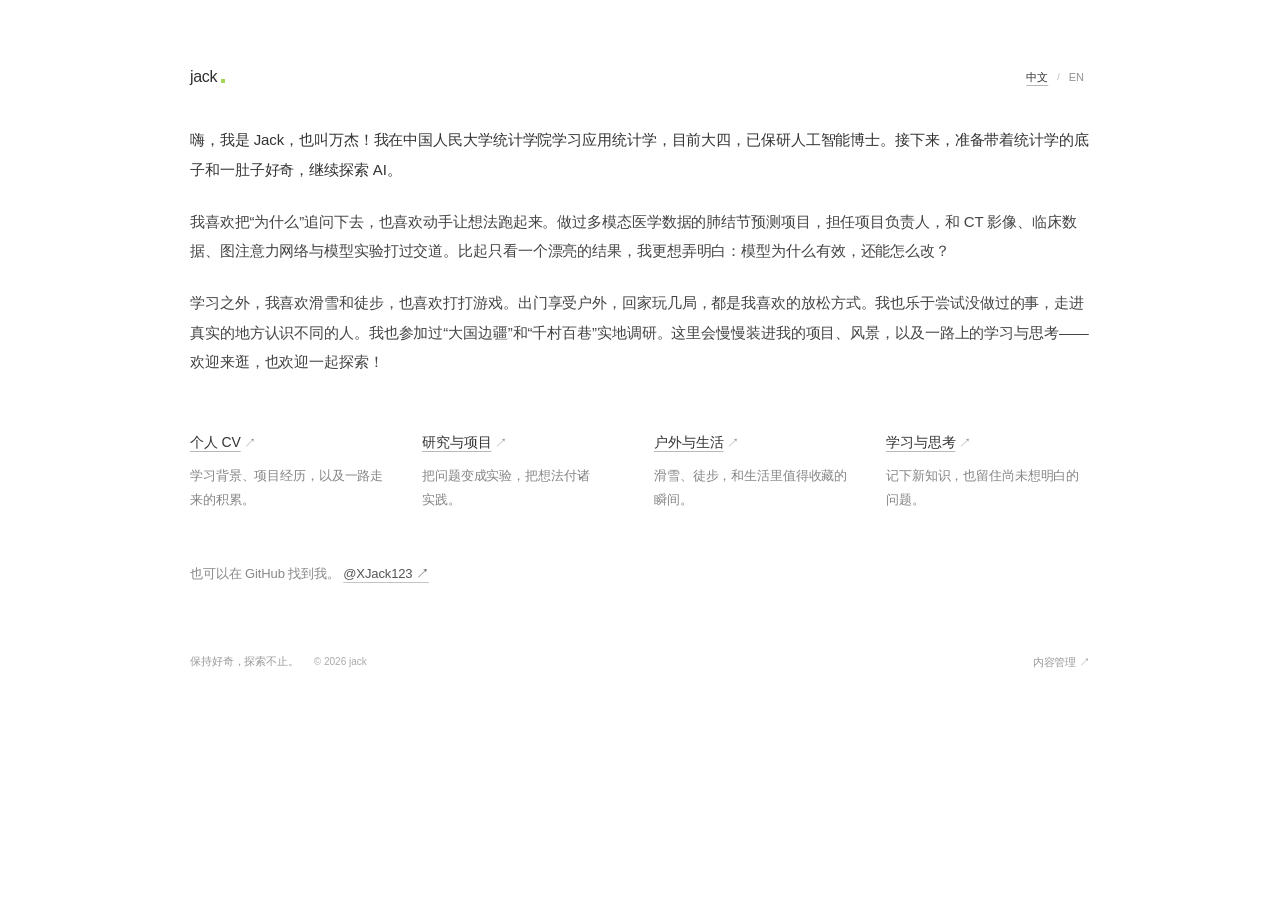
==== commit 5ad7f851: "Rename website to jack" ====
--- a/index.html
+++ b/index.html
@@ -1,8 +1,8 @@
 <!doctype html>
-<html lang="zh-CN"><head><meta charset="utf-8"><meta name="viewport" content="width=device-width,initial-scale=1"><meta name="theme-color" content="#111111"><meta name="description" content="Jack 的个人空间：人工智能、项目实践、户外运动与生活记录。"><title>首页 — Jack</title><link rel="icon" href="./favicon.svg" type="image/svg+xml"><link rel="stylesheet" href="./style.css"><link rel="stylesheet" href="./minimal.css"></head><body data-page="home">
+<html lang="zh-CN"><head><meta charset="utf-8"><meta name="viewport" content="width=device-width,initial-scale=1"><meta name="theme-color" content="#111111"><meta name="description" content="jack 的个人空间：人工智能、项目实践、户外运动与生活记录。"><title>jack</title><link rel="icon" href="./favicon.svg" type="image/svg+xml"><link rel="stylesheet" href="./style.css"><link rel="stylesheet" href="./minimal.css"></head><body data-page="home">
 <a class="skip" href="#main"><span data-i18n="跳到正文">跳到正文</span></a><div class="preview-bar" id="preview-bar" hidden><span data-i18n="正在预览本机草稿 · 访客看到的仍是已发布版本">正在预览本机草稿 · 访客看到的仍是已发布版本</span> <a href="./admin.html"><span data-i18n="返回管理台 ↗">返回管理台 ↗</span></a></div>
-<header class="header wrap"><a class="brand" href="./index.html">Jack<span class="brand-dot"></span><small><span data-i18n="个人空间 / PERSONAL SPACE">个人空间 / PERSONAL SPACE</span></small></a><div class="language-switch" role="group" aria-label="Language / 语言"><button type="button" data-language="zh" lang="zh-CN" aria-label="使用中文">中文</button><span aria-hidden="true">/</span><button type="button" data-language="en" lang="en" aria-label="Use English">EN</button></div><button class="menu-toggle" aria-label="展开导航" aria-controls="main-nav" aria-expanded="false">☰</button><nav id="main-nav" aria-label="主要导航"><a href="./index.html" aria-current="page"><span data-i18n="首页">首页</span></a><a href="./about.html"><span data-i18n="个人 CV">个人 CV</span></a><a href="./projects.html"><span data-i18n="研究与项目">研究与项目</span></a><a href="./gallery.html"><span data-i18n="户外与生活">户外与生活</span></a><a href="./notes.html"><span data-i18n="学习与思考">学习与思考</span></a><a href="https://github.com/XJack123" target="_blank" rel="noopener noreferrer" class="github-link">GitHub ↗</a></nav></header>
+<header class="header wrap"><a class="brand" href="./index.html">jack<span class="brand-dot"></span><small><span data-i18n="个人空间 / PERSONAL SPACE">个人空间 / PERSONAL SPACE</span></small></a><div class="language-switch" role="group" aria-label="Language / 语言"><button type="button" data-language="zh" lang="zh-CN" aria-label="使用中文">中文</button><span aria-hidden="true">/</span><button type="button" data-language="en" lang="en" aria-label="Use English">EN</button></div><button class="menu-toggle" aria-label="展开导航" aria-controls="main-nav" aria-expanded="false">☰</button><nav id="main-nav" aria-label="主要导航"><a href="./index.html" aria-current="page"><span data-i18n="首页">首页</span></a><a href="./about.html"><span data-i18n="个人 CV">个人 CV</span></a><a href="./projects.html"><span data-i18n="研究与项目">研究与项目</span></a><a href="./gallery.html"><span data-i18n="户外与生活">户外与生活</span></a><a href="./notes.html"><span data-i18n="学习与思考">学习与思考</span></a><a href="https://github.com/XJack123" target="_blank" rel="noopener noreferrer" class="github-link">GitHub ↗</a></nav></header>
 <main id="main"><section class="intro-only wrap" aria-label="自我介绍"><div class="home-introduction" data-field="intro"><p>嗨，我是 Jack，也叫万杰！我在中国人民大学统计学院学习应用统计学，目前大四，已保研人工智能博士。接下来，准备带着统计学的底子和一肚子好奇，继续探索 AI。</p><p>我喜欢把“为什么”追问下去，也喜欢动手让想法跑起来。做过多模态医学数据的肺结节预测项目，担任项目负责人，和 CT 影像、临床数据、图注意力网络与模型实验打过交道。比起只看一个漂亮的结果，我更想弄明白：模型为什么有效，还能怎么改？</p><p>学习之外，我喜欢滑雪和徒步，也喜欢打打游戏。出门享受户外，回家玩几局，都是我喜欢的放松方式。我也乐于尝试没做过的事，走进真实的地方认识不同的人。我也参加过“大国边疆”和“千村百巷”实地调研。这里会慢慢装进我的项目、风景，以及一路上的学习与思考——欢迎来逛，也欢迎一起探索！</p></div><div class="module-buttons" aria-label="进入不同模块"><a href="./about.html" class="module-entry"><span class="module-title" data-i18n="个人 CV">个人 CV</span><span class="module-arrow" aria-hidden="true"> ↗</span><span class="module-description" data-i18n="学习背景、项目经历，以及一路走来的积累。">学习背景、项目经历，以及一路走来的积累。</span></a><a href="./projects.html" class="module-entry"><span class="module-title" data-i18n="研究与项目">研究与项目</span><span class="module-arrow" aria-hidden="true"> ↗</span><span class="module-description" data-i18n="把问题变成实验，把想法付诸实践。">把问题变成实验，把想法付诸实践。</span></a><a href="./gallery.html" class="module-entry"><span class="module-title" data-i18n="户外与生活">户外与生活</span><span class="module-arrow" aria-hidden="true"> ↗</span><span class="module-description" data-i18n="滑雪、徒步，和生活里值得收藏的瞬间。">滑雪、徒步，和生活里值得收藏的瞬间。</span></a><a href="./notes.html" class="module-entry"><span class="module-title" data-i18n="学习与思考">学习与思考</span><span class="module-arrow" aria-hidden="true"> ↗</span><span class="module-description" data-i18n="记下新知识，也留住尚未想明白的问题。">记下新知识，也留住尚未想明白的问题。</span></a></div><p class="home-connect"><span data-i18n="也可以在 GitHub 找到我。">也可以在 GitHub 找到我。</span> <a href="https://github.com/XJack123" target="_blank" rel="noopener noreferrer">@XJack123 ↗</a></p></section></main>
-<footer class="footer wrap"><a href="./index.html" class="brand">JACK<span class="brand-dot"></span></a><span><span data-i18n="保持好奇，探索不止。">保持好奇，探索不止。</span><small>© <span id="year">2026</span> JACK</small></span><a href="./admin.html" class="admin-entry"><span data-i18n="内容管理 ↗">内容管理 ↗</span></a></footer>
+<footer class="footer wrap"><a href="./index.html" class="brand">jack<span class="brand-dot"></span></a><span><span data-i18n="保持好奇，探索不止。">保持好奇，探索不止。</span><small>© <span id="year">2026</span> jack</small></span><a href="./admin.html" class="admin-entry"><span data-i18n="内容管理 ↗">内容管理 ↗</span></a></footer>
 <dialog id="lightbox" class="lightbox"><button type="button" class="lightbox-close" aria-label="关闭照片">×</button><img alt=""><p></p></dialog>
-<script src="./site-data.js"></script><script src="./core.js"></script><script src="./i18n.js"></script><script src="./script.js"></script></body></html>+<script src="./site-data.js"></script><script src="./core.js"></script><script src="./i18n.js"></script><script src="./script.js"></script></body></html>
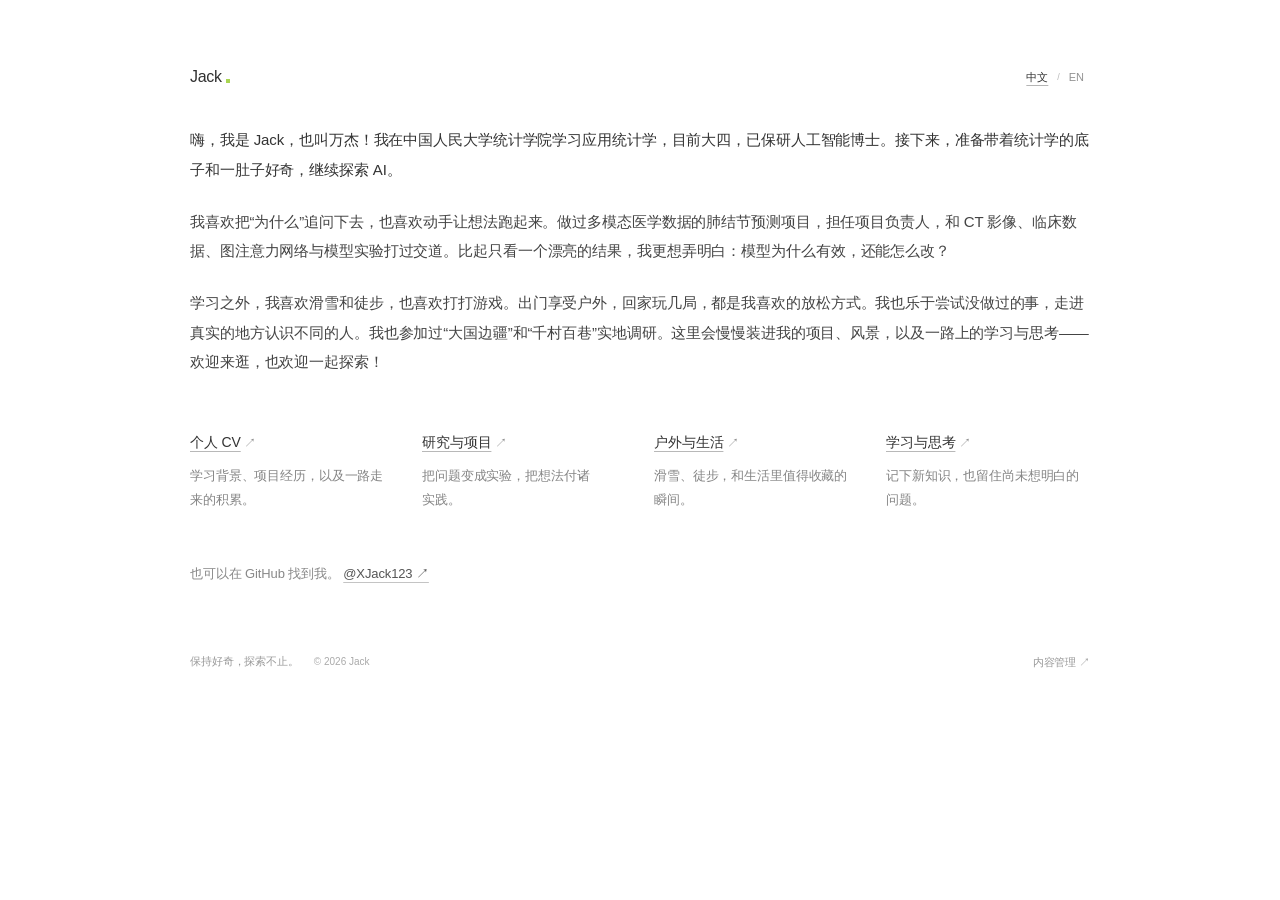
==== commit 750d09cb: "Use Jack as the website display name" ====
--- a/index.html
+++ b/index.html
@@ -1,8 +1,8 @@
 <!doctype html>
-<html lang="zh-CN"><head><meta charset="utf-8"><meta name="viewport" content="width=device-width,initial-scale=1"><meta name="theme-color" content="#111111"><meta name="description" content="jack 的个人空间：人工智能、项目实践、户外运动与生活记录。"><title>jack</title><link rel="icon" href="./favicon.svg" type="image/svg+xml"><link rel="stylesheet" href="./style.css"><link rel="stylesheet" href="./minimal.css"></head><body data-page="home">
+<html lang="zh-CN"><head><meta charset="utf-8"><meta name="viewport" content="width=device-width,initial-scale=1"><meta name="theme-color" content="#111111"><meta name="description" content="Jack 的个人空间：人工智能、项目实践、户外运动与生活记录。"><title>Jack</title><link rel="icon" href="./favicon.svg" type="image/svg+xml"><link rel="stylesheet" href="./style.css"><link rel="stylesheet" href="./minimal.css"></head><body data-page="home">
 <a class="skip" href="#main"><span data-i18n="跳到正文">跳到正文</span></a><div class="preview-bar" id="preview-bar" hidden><span data-i18n="正在预览本机草稿 · 访客看到的仍是已发布版本">正在预览本机草稿 · 访客看到的仍是已发布版本</span> <a href="./admin.html"><span data-i18n="返回管理台 ↗">返回管理台 ↗</span></a></div>
-<header class="header wrap"><a class="brand" href="./index.html">jack<span class="brand-dot"></span><small><span data-i18n="个人空间 / PERSONAL SPACE">个人空间 / PERSONAL SPACE</span></small></a><div class="language-switch" role="group" aria-label="Language / 语言"><button type="button" data-language="zh" lang="zh-CN" aria-label="使用中文">中文</button><span aria-hidden="true">/</span><button type="button" data-language="en" lang="en" aria-label="Use English">EN</button></div><button class="menu-toggle" aria-label="展开导航" aria-controls="main-nav" aria-expanded="false">☰</button><nav id="main-nav" aria-label="主要导航"><a href="./index.html" aria-current="page"><span data-i18n="首页">首页</span></a><a href="./about.html"><span data-i18n="个人 CV">个人 CV</span></a><a href="./projects.html"><span data-i18n="研究与项目">研究与项目</span></a><a href="./gallery.html"><span data-i18n="户外与生活">户外与生活</span></a><a href="./notes.html"><span data-i18n="学习与思考">学习与思考</span></a><a href="https://github.com/XJack123" target="_blank" rel="noopener noreferrer" class="github-link">GitHub ↗</a></nav></header>
+<header class="header wrap"><a class="brand" href="./index.html">Jack<span class="brand-dot"></span><small><span data-i18n="个人空间 / PERSONAL SPACE">个人空间 / PERSONAL SPACE</span></small></a><div class="language-switch" role="group" aria-label="Language / 语言"><button type="button" data-language="zh" lang="zh-CN" aria-label="使用中文">中文</button><span aria-hidden="true">/</span><button type="button" data-language="en" lang="en" aria-label="Use English">EN</button></div><button class="menu-toggle" aria-label="展开导航" aria-controls="main-nav" aria-expanded="false">☰</button><nav id="main-nav" aria-label="主要导航"><a href="./index.html" aria-current="page"><span data-i18n="首页">首页</span></a><a href="./about.html"><span data-i18n="个人 CV">个人 CV</span></a><a href="./projects.html"><span data-i18n="研究与项目">研究与项目</span></a><a href="./gallery.html"><span data-i18n="户外与生活">户外与生活</span></a><a href="./notes.html"><span data-i18n="学习与思考">学习与思考</span></a><a href="https://github.com/XJack123" target="_blank" rel="noopener noreferrer" class="github-link">GitHub ↗</a></nav></header>
 <main id="main"><section class="intro-only wrap" aria-label="自我介绍"><div class="home-introduction" data-field="intro"><p>嗨，我是 Jack，也叫万杰！我在中国人民大学统计学院学习应用统计学，目前大四，已保研人工智能博士。接下来，准备带着统计学的底子和一肚子好奇，继续探索 AI。</p><p>我喜欢把“为什么”追问下去，也喜欢动手让想法跑起来。做过多模态医学数据的肺结节预测项目，担任项目负责人，和 CT 影像、临床数据、图注意力网络与模型实验打过交道。比起只看一个漂亮的结果，我更想弄明白：模型为什么有效，还能怎么改？</p><p>学习之外，我喜欢滑雪和徒步，也喜欢打打游戏。出门享受户外，回家玩几局，都是我喜欢的放松方式。我也乐于尝试没做过的事，走进真实的地方认识不同的人。我也参加过“大国边疆”和“千村百巷”实地调研。这里会慢慢装进我的项目、风景，以及一路上的学习与思考——欢迎来逛，也欢迎一起探索！</p></div><div class="module-buttons" aria-label="进入不同模块"><a href="./about.html" class="module-entry"><span class="module-title" data-i18n="个人 CV">个人 CV</span><span class="module-arrow" aria-hidden="true"> ↗</span><span class="module-description" data-i18n="学习背景、项目经历，以及一路走来的积累。">学习背景、项目经历，以及一路走来的积累。</span></a><a href="./projects.html" class="module-entry"><span class="module-title" data-i18n="研究与项目">研究与项目</span><span class="module-arrow" aria-hidden="true"> ↗</span><span class="module-description" data-i18n="把问题变成实验，把想法付诸实践。">把问题变成实验，把想法付诸实践。</span></a><a href="./gallery.html" class="module-entry"><span class="module-title" data-i18n="户外与生活">户外与生活</span><span class="module-arrow" aria-hidden="true"> ↗</span><span class="module-description" data-i18n="滑雪、徒步，和生活里值得收藏的瞬间。">滑雪、徒步，和生活里值得收藏的瞬间。</span></a><a href="./notes.html" class="module-entry"><span class="module-title" data-i18n="学习与思考">学习与思考</span><span class="module-arrow" aria-hidden="true"> ↗</span><span class="module-description" data-i18n="记下新知识，也留住尚未想明白的问题。">记下新知识，也留住尚未想明白的问题。</span></a></div><p class="home-connect"><span data-i18n="也可以在 GitHub 找到我。">也可以在 GitHub 找到我。</span> <a href="https://github.com/XJack123" target="_blank" rel="noopener noreferrer">@XJack123 ↗</a></p></section></main>
-<footer class="footer wrap"><a href="./index.html" class="brand">jack<span class="brand-dot"></span></a><span><span data-i18n="保持好奇，探索不止。">保持好奇，探索不止。</span><small>© <span id="year">2026</span> jack</small></span><a href="./admin.html" class="admin-entry"><span data-i18n="内容管理 ↗">内容管理 ↗</span></a></footer>
+<footer class="footer wrap"><a href="./index.html" class="brand">Jack<span class="brand-dot"></span></a><span><span data-i18n="保持好奇，探索不止。">保持好奇，探索不止。</span><small>© <span id="year">2026</span> Jack</small></span><a href="./admin.html" class="admin-entry"><span data-i18n="内容管理 ↗">内容管理 ↗</span></a></footer>
 <dialog id="lightbox" class="lightbox"><button type="button" class="lightbox-close" aria-label="关闭照片">×</button><img alt=""><p></p></dialog>
-<script src="./site-data.js"></script><script src="./core.js"></script><script src="./i18n.js"></script><script src="./script.js"></script></body></html>
+<script src="./site-data.js"></script><script src="./core.js"></script><script src="./i18n.js?v=Jack-20261015-r2"></script><script src="./script.js?v=Jack-20261015-r2"></script></body></html>
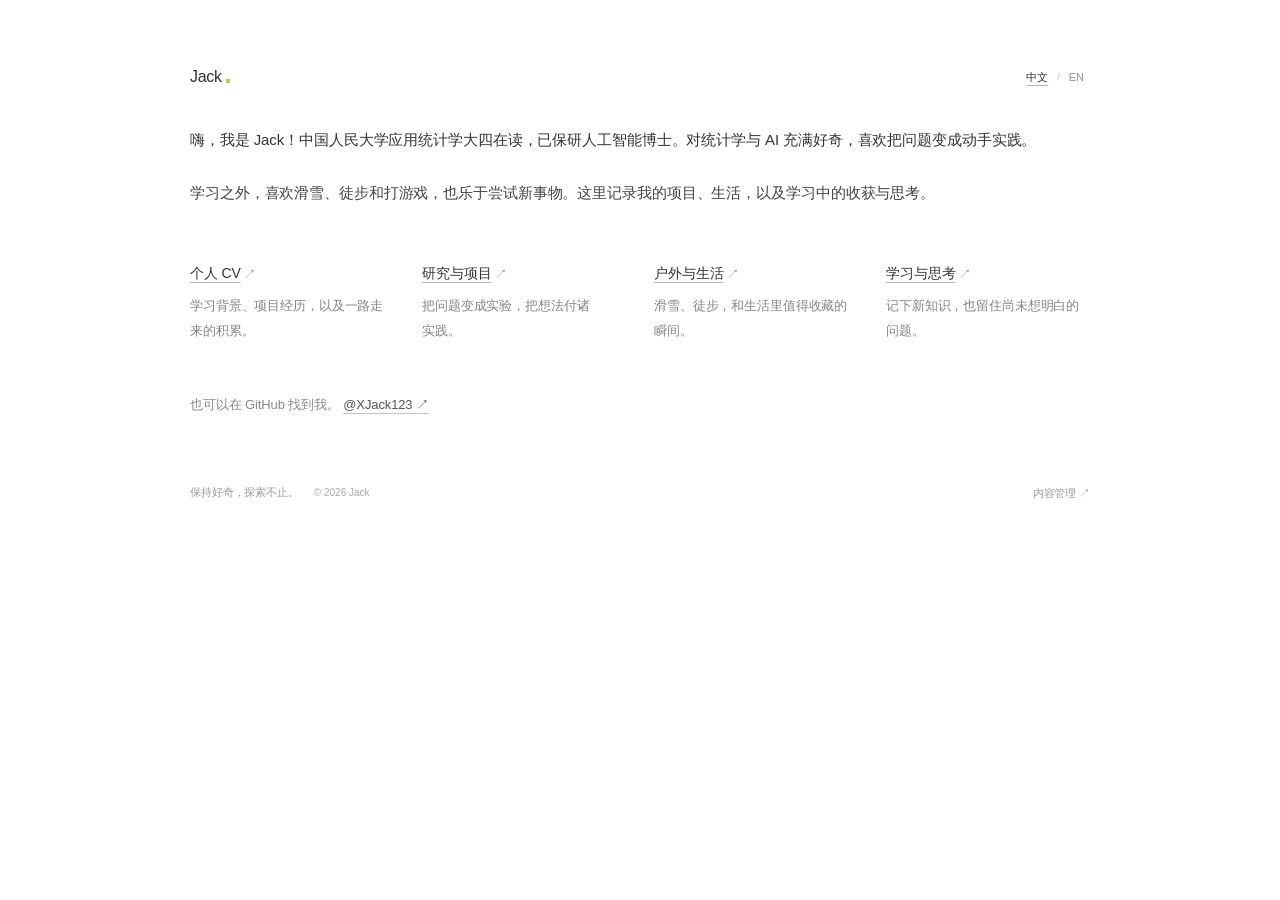
==== commit c472283b: "Simplify introductions and use Jack only" ====
--- a/index.html
+++ b/index.html
@@ -2,7 +2,7 @@
 <html lang="zh-CN"><head><meta charset="utf-8"><meta name="viewport" content="width=device-width,initial-scale=1"><meta name="theme-color" content="#111111"><meta name="description" content="Jack 的个人空间：人工智能、项目实践、户外运动与生活记录。"><title>Jack</title><link rel="icon" href="./favicon.svg" type="image/svg+xml"><link rel="stylesheet" href="./style.css"><link rel="stylesheet" href="./minimal.css"></head><body data-page="home">
 <a class="skip" href="#main"><span data-i18n="跳到正文">跳到正文</span></a><div class="preview-bar" id="preview-bar" hidden><span data-i18n="正在预览本机草稿 · 访客看到的仍是已发布版本">正在预览本机草稿 · 访客看到的仍是已发布版本</span> <a href="./admin.html"><span data-i18n="返回管理台 ↗">返回管理台 ↗</span></a></div>
 <header class="header wrap"><a class="brand" href="./index.html">Jack<span class="brand-dot"></span><small><span data-i18n="个人空间 / PERSONAL SPACE">个人空间 / PERSONAL SPACE</span></small></a><div class="language-switch" role="group" aria-label="Language / 语言"><button type="button" data-language="zh" lang="zh-CN" aria-label="使用中文">中文</button><span aria-hidden="true">/</span><button type="button" data-language="en" lang="en" aria-label="Use English">EN</button></div><button class="menu-toggle" aria-label="展开导航" aria-controls="main-nav" aria-expanded="false">☰</button><nav id="main-nav" aria-label="主要导航"><a href="./index.html" aria-current="page"><span data-i18n="首页">首页</span></a><a href="./about.html"><span data-i18n="个人 CV">个人 CV</span></a><a href="./projects.html"><span data-i18n="研究与项目">研究与项目</span></a><a href="./gallery.html"><span data-i18n="户外与生活">户外与生活</span></a><a href="./notes.html"><span data-i18n="学习与思考">学习与思考</span></a><a href="https://github.com/XJack123" target="_blank" rel="noopener noreferrer" class="github-link">GitHub ↗</a></nav></header>
-<main id="main"><section class="intro-only wrap" aria-label="自我介绍"><div class="home-introduction" data-field="intro"><p>嗨，我是 Jack，也叫万杰！我在中国人民大学统计学院学习应用统计学，目前大四，已保研人工智能博士。接下来，准备带着统计学的底子和一肚子好奇，继续探索 AI。</p><p>我喜欢把“为什么”追问下去，也喜欢动手让想法跑起来。做过多模态医学数据的肺结节预测项目，担任项目负责人，和 CT 影像、临床数据、图注意力网络与模型实验打过交道。比起只看一个漂亮的结果，我更想弄明白：模型为什么有效，还能怎么改？</p><p>学习之外，我喜欢滑雪和徒步，也喜欢打打游戏。出门享受户外，回家玩几局，都是我喜欢的放松方式。我也乐于尝试没做过的事，走进真实的地方认识不同的人。我也参加过“大国边疆”和“千村百巷”实地调研。这里会慢慢装进我的项目、风景，以及一路上的学习与思考——欢迎来逛，也欢迎一起探索！</p></div><div class="module-buttons" aria-label="进入不同模块"><a href="./about.html" class="module-entry"><span class="module-title" data-i18n="个人 CV">个人 CV</span><span class="module-arrow" aria-hidden="true"> ↗</span><span class="module-description" data-i18n="学习背景、项目经历，以及一路走来的积累。">学习背景、项目经历，以及一路走来的积累。</span></a><a href="./projects.html" class="module-entry"><span class="module-title" data-i18n="研究与项目">研究与项目</span><span class="module-arrow" aria-hidden="true"> ↗</span><span class="module-description" data-i18n="把问题变成实验，把想法付诸实践。">把问题变成实验，把想法付诸实践。</span></a><a href="./gallery.html" class="module-entry"><span class="module-title" data-i18n="户外与生活">户外与生活</span><span class="module-arrow" aria-hidden="true"> ↗</span><span class="module-description" data-i18n="滑雪、徒步，和生活里值得收藏的瞬间。">滑雪、徒步，和生活里值得收藏的瞬间。</span></a><a href="./notes.html" class="module-entry"><span class="module-title" data-i18n="学习与思考">学习与思考</span><span class="module-arrow" aria-hidden="true"> ↗</span><span class="module-description" data-i18n="记下新知识，也留住尚未想明白的问题。">记下新知识，也留住尚未想明白的问题。</span></a></div><p class="home-connect"><span data-i18n="也可以在 GitHub 找到我。">也可以在 GitHub 找到我。</span> <a href="https://github.com/XJack123" target="_blank" rel="noopener noreferrer">@XJack123 ↗</a></p></section></main>
+<main id="main"><section class="intro-only wrap" aria-label="自我介绍"><div class="home-introduction" data-field="intro"><p>嗨，我是 Jack！中国人民大学应用统计学大四在读，已保研人工智能博士。对统计学与 AI 充满好奇，喜欢把问题变成动手实践。</p><p>学习之外，喜欢滑雪、徒步和打游戏，也乐于尝试新事物。这里记录我的项目、生活，以及学习中的收获与思考。</p></div><div class="module-buttons" aria-label="进入不同模块"><a href="./about.html" class="module-entry"><span class="module-title" data-i18n="个人 CV">个人 CV</span><span class="module-arrow" aria-hidden="true"> ↗</span><span class="module-description" data-i18n="学习背景、项目经历，以及一路走来的积累。">学习背景、项目经历，以及一路走来的积累。</span></a><a href="./projects.html" class="module-entry"><span class="module-title" data-i18n="研究与项目">研究与项目</span><span class="module-arrow" aria-hidden="true"> ↗</span><span class="module-description" data-i18n="把问题变成实验，把想法付诸实践。">把问题变成实验，把想法付诸实践。</span></a><a href="./gallery.html" class="module-entry"><span class="module-title" data-i18n="户外与生活">户外与生活</span><span class="module-arrow" aria-hidden="true"> ↗</span><span class="module-description" data-i18n="滑雪、徒步，和生活里值得收藏的瞬间。">滑雪、徒步，和生活里值得收藏的瞬间。</span></a><a href="./notes.html" class="module-entry"><span class="module-title" data-i18n="学习与思考">学习与思考</span><span class="module-arrow" aria-hidden="true"> ↗</span><span class="module-description" data-i18n="记下新知识，也留住尚未想明白的问题。">记下新知识，也留住尚未想明白的问题。</span></a></div><p class="home-connect"><span data-i18n="也可以在 GitHub 找到我。">也可以在 GitHub 找到我。</span> <a href="https://github.com/XJack123" target="_blank" rel="noopener noreferrer">@XJack123 ↗</a></p></section></main>
 <footer class="footer wrap"><a href="./index.html" class="brand">Jack<span class="brand-dot"></span></a><span><span data-i18n="保持好奇，探索不止。">保持好奇，探索不止。</span><small>© <span id="year">2026</span> Jack</small></span><a href="./admin.html" class="admin-entry"><span data-i18n="内容管理 ↗">内容管理 ↗</span></a></footer>
 <dialog id="lightbox" class="lightbox"><button type="button" class="lightbox-close" aria-label="关闭照片">×</button><img alt=""><p></p></dialog>
-<script src="./site-data.js"></script><script src="./core.js"></script><script src="./i18n.js?v=Jack-20261015-r2"></script><script src="./script.js?v=Jack-20261015-r2"></script></body></html>
+<script src="./site-data.js?v=profile-20261015"></script><script src="./core.js"></script><script src="./i18n.js?v=Jack-20261015-r2"></script><script src="./script.js?v=Jack-20261015-r2"></script></body></html>
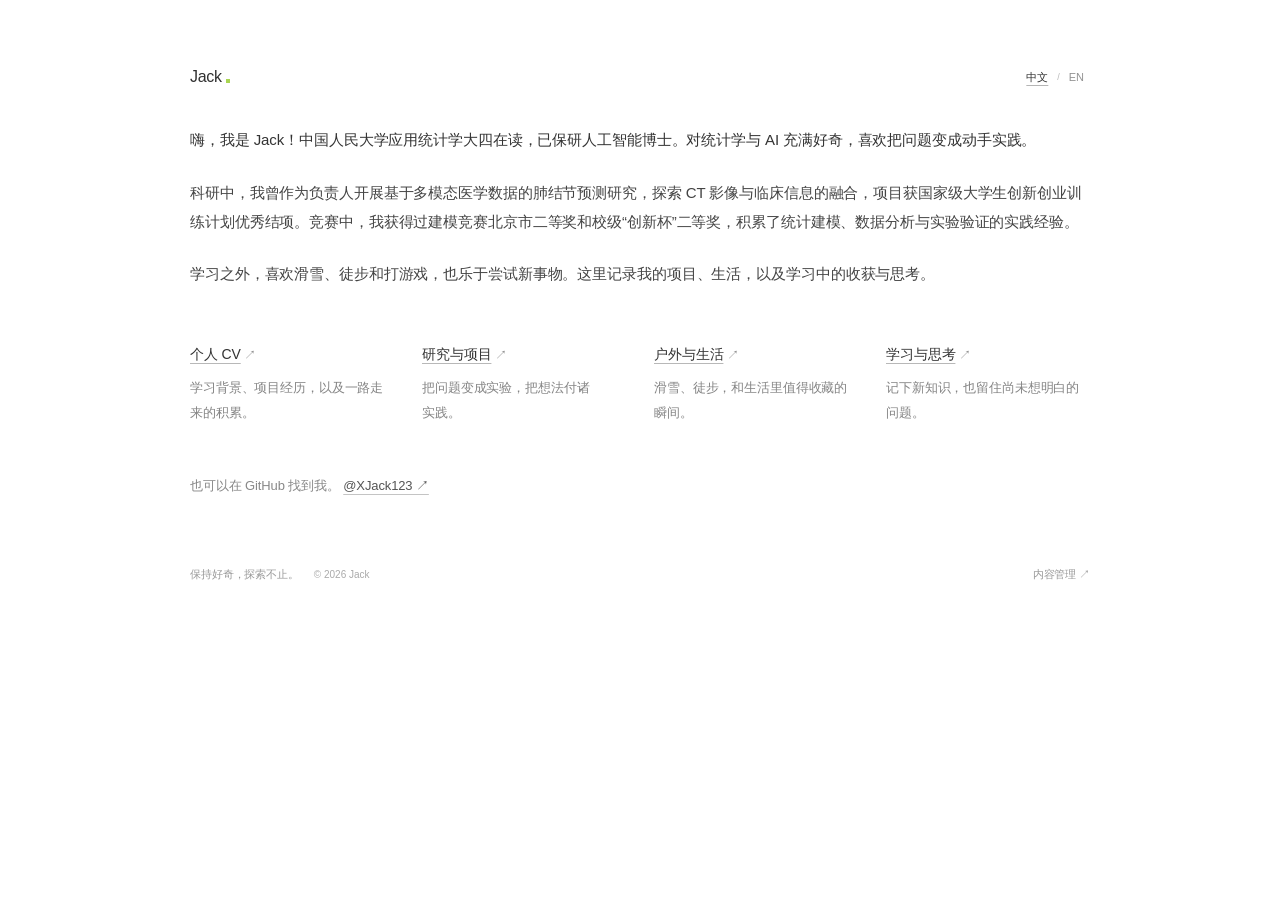
==== commit d7751f09: "Add concise research and competition experience" ====
--- a/index.html
+++ b/index.html
@@ -2,7 +2,7 @@
 <html lang="zh-CN"><head><meta charset="utf-8"><meta name="viewport" content="width=device-width,initial-scale=1"><meta name="theme-color" content="#111111"><meta name="description" content="Jack 的个人空间：人工智能、项目实践、户外运动与生活记录。"><title>Jack</title><link rel="icon" href="./favicon.svg" type="image/svg+xml"><link rel="stylesheet" href="./style.css"><link rel="stylesheet" href="./minimal.css"></head><body data-page="home">
 <a class="skip" href="#main"><span data-i18n="跳到正文">跳到正文</span></a><div class="preview-bar" id="preview-bar" hidden><span data-i18n="正在预览本机草稿 · 访客看到的仍是已发布版本">正在预览本机草稿 · 访客看到的仍是已发布版本</span> <a href="./admin.html"><span data-i18n="返回管理台 ↗">返回管理台 ↗</span></a></div>
 <header class="header wrap"><a class="brand" href="./index.html">Jack<span class="brand-dot"></span><small><span data-i18n="个人空间 / PERSONAL SPACE">个人空间 / PERSONAL SPACE</span></small></a><div class="language-switch" role="group" aria-label="Language / 语言"><button type="button" data-language="zh" lang="zh-CN" aria-label="使用中文">中文</button><span aria-hidden="true">/</span><button type="button" data-language="en" lang="en" aria-label="Use English">EN</button></div><button class="menu-toggle" aria-label="展开导航" aria-controls="main-nav" aria-expanded="false">☰</button><nav id="main-nav" aria-label="主要导航"><a href="./index.html" aria-current="page"><span data-i18n="首页">首页</span></a><a href="./about.html"><span data-i18n="个人 CV">个人 CV</span></a><a href="./projects.html"><span data-i18n="研究与项目">研究与项目</span></a><a href="./gallery.html"><span data-i18n="户外与生活">户外与生活</span></a><a href="./notes.html"><span data-i18n="学习与思考">学习与思考</span></a><a href="https://github.com/XJack123" target="_blank" rel="noopener noreferrer" class="github-link">GitHub ↗</a></nav></header>
-<main id="main"><section class="intro-only wrap" aria-label="自我介绍"><div class="home-introduction" data-field="intro"><p>嗨，我是 Jack！中国人民大学应用统计学大四在读，已保研人工智能博士。对统计学与 AI 充满好奇，喜欢把问题变成动手实践。</p><p>学习之外，喜欢滑雪、徒步和打游戏，也乐于尝试新事物。这里记录我的项目、生活，以及学习中的收获与思考。</p></div><div class="module-buttons" aria-label="进入不同模块"><a href="./about.html" class="module-entry"><span class="module-title" data-i18n="个人 CV">个人 CV</span><span class="module-arrow" aria-hidden="true"> ↗</span><span class="module-description" data-i18n="学习背景、项目经历，以及一路走来的积累。">学习背景、项目经历，以及一路走来的积累。</span></a><a href="./projects.html" class="module-entry"><span class="module-title" data-i18n="研究与项目">研究与项目</span><span class="module-arrow" aria-hidden="true"> ↗</span><span class="module-description" data-i18n="把问题变成实验，把想法付诸实践。">把问题变成实验，把想法付诸实践。</span></a><a href="./gallery.html" class="module-entry"><span class="module-title" data-i18n="户外与生活">户外与生活</span><span class="module-arrow" aria-hidden="true"> ↗</span><span class="module-description" data-i18n="滑雪、徒步，和生活里值得收藏的瞬间。">滑雪、徒步，和生活里值得收藏的瞬间。</span></a><a href="./notes.html" class="module-entry"><span class="module-title" data-i18n="学习与思考">学习与思考</span><span class="module-arrow" aria-hidden="true"> ↗</span><span class="module-description" data-i18n="记下新知识，也留住尚未想明白的问题。">记下新知识，也留住尚未想明白的问题。</span></a></div><p class="home-connect"><span data-i18n="也可以在 GitHub 找到我。">也可以在 GitHub 找到我。</span> <a href="https://github.com/XJack123" target="_blank" rel="noopener noreferrer">@XJack123 ↗</a></p></section></main>
+<main id="main"><section class="intro-only wrap" aria-label="自我介绍"><div class="home-introduction" data-field="intro"><p>嗨，我是 Jack！中国人民大学应用统计学大四在读，已保研人工智能博士。对统计学与 AI 充满好奇，喜欢把问题变成动手实践。</p><p>科研中，我曾作为负责人开展基于多模态医学数据的肺结节预测研究，探索 CT 影像与临床信息的融合，项目获国家级大学生创新创业训练计划优秀结项。竞赛中，我获得过建模竞赛北京市二等奖和校级“创新杯”二等奖，积累了统计建模、数据分析与实验验证的实践经验。</p><p>学习之外，喜欢滑雪、徒步和打游戏，也乐于尝试新事物。这里记录我的项目、生活，以及学习中的收获与思考。</p></div><div class="module-buttons" aria-label="进入不同模块"><a href="./about.html" class="module-entry"><span class="module-title" data-i18n="个人 CV">个人 CV</span><span class="module-arrow" aria-hidden="true"> ↗</span><span class="module-description" data-i18n="学习背景、项目经历，以及一路走来的积累。">学习背景、项目经历，以及一路走来的积累。</span></a><a href="./projects.html" class="module-entry"><span class="module-title" data-i18n="研究与项目">研究与项目</span><span class="module-arrow" aria-hidden="true"> ↗</span><span class="module-description" data-i18n="把问题变成实验，把想法付诸实践。">把问题变成实验，把想法付诸实践。</span></a><a href="./gallery.html" class="module-entry"><span class="module-title" data-i18n="户外与生活">户外与生活</span><span class="module-arrow" aria-hidden="true"> ↗</span><span class="module-description" data-i18n="滑雪、徒步，和生活里值得收藏的瞬间。">滑雪、徒步，和生活里值得收藏的瞬间。</span></a><a href="./notes.html" class="module-entry"><span class="module-title" data-i18n="学习与思考">学习与思考</span><span class="module-arrow" aria-hidden="true"> ↗</span><span class="module-description" data-i18n="记下新知识，也留住尚未想明白的问题。">记下新知识，也留住尚未想明白的问题。</span></a></div><p class="home-connect"><span data-i18n="也可以在 GitHub 找到我。">也可以在 GitHub 找到我。</span> <a href="https://github.com/XJack123" target="_blank" rel="noopener noreferrer">@XJack123 ↗</a></p></section></main>
 <footer class="footer wrap"><a href="./index.html" class="brand">Jack<span class="brand-dot"></span></a><span><span data-i18n="保持好奇，探索不止。">保持好奇，探索不止。</span><small>© <span id="year">2026</span> Jack</small></span><a href="./admin.html" class="admin-entry"><span data-i18n="内容管理 ↗">内容管理 ↗</span></a></footer>
 <dialog id="lightbox" class="lightbox"><button type="button" class="lightbox-close" aria-label="关闭照片">×</button><img alt=""><p></p></dialog>
-<script src="./site-data.js?v=profile-20261015"></script><script src="./core.js"></script><script src="./i18n.js?v=Jack-20261015-r2"></script><script src="./script.js?v=Jack-20261015-r2"></script></body></html>
+<script src="./site-data.js?v=research-20261015"></script><script src="./core.js"></script><script src="./i18n.js?v=Jack-20261015-r2"></script><script src="./script.js?v=Jack-20261015-r2"></script></body></html>
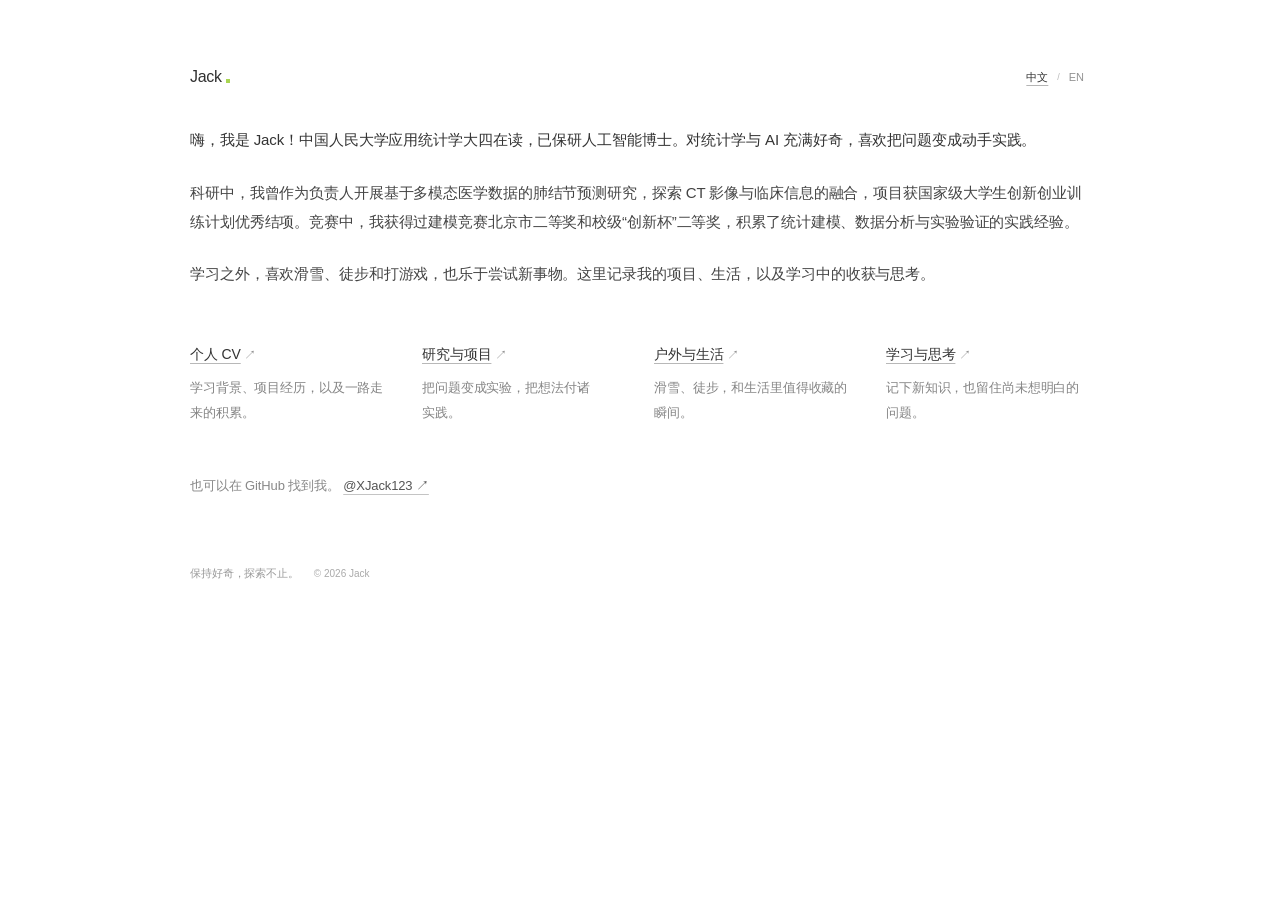
==== commit 4577deaa: "Remove public admin entry; manage content locally" ====
--- a/index.html
+++ b/index.html
@@ -1,8 +1,8 @@
 <!doctype html>
 <html lang="zh-CN"><head><meta charset="utf-8"><meta name="viewport" content="width=device-width,initial-scale=1"><meta name="theme-color" content="#111111"><meta name="description" content="Jack 的个人空间：人工智能、项目实践、户外运动与生活记录。"><title>Jack</title><link rel="icon" href="./favicon.svg" type="image/svg+xml"><link rel="stylesheet" href="./style.css"><link rel="stylesheet" href="./minimal.css"></head><body data-page="home">
-<a class="skip" href="#main"><span data-i18n="跳到正文">跳到正文</span></a><div class="preview-bar" id="preview-bar" hidden><span data-i18n="正在预览本机草稿 · 访客看到的仍是已发布版本">正在预览本机草稿 · 访客看到的仍是已发布版本</span> <a href="./admin.html"><span data-i18n="返回管理台 ↗">返回管理台 ↗</span></a></div>
+<a class="skip" href="#main"><span data-i18n="跳到正文">跳到正文</span></a><div class="preview-bar" id="preview-bar" hidden><span data-i18n="正在预览本机草稿 · 访客看到的仍是已发布版本">正在预览本机草稿 · 访客看到的仍是已发布版本</span> </div>
 <header class="header wrap"><a class="brand" href="./index.html">Jack<span class="brand-dot"></span><small><span data-i18n="个人空间 / PERSONAL SPACE">个人空间 / PERSONAL SPACE</span></small></a><div class="language-switch" role="group" aria-label="Language / 语言"><button type="button" data-language="zh" lang="zh-CN" aria-label="使用中文">中文</button><span aria-hidden="true">/</span><button type="button" data-language="en" lang="en" aria-label="Use English">EN</button></div><button class="menu-toggle" aria-label="展开导航" aria-controls="main-nav" aria-expanded="false">☰</button><nav id="main-nav" aria-label="主要导航"><a href="./index.html" aria-current="page"><span data-i18n="首页">首页</span></a><a href="./about.html"><span data-i18n="个人 CV">个人 CV</span></a><a href="./projects.html"><span data-i18n="研究与项目">研究与项目</span></a><a href="./gallery.html"><span data-i18n="户外与生活">户外与生活</span></a><a href="./notes.html"><span data-i18n="学习与思考">学习与思考</span></a><a href="https://github.com/XJack123" target="_blank" rel="noopener noreferrer" class="github-link">GitHub ↗</a></nav></header>
 <main id="main"><section class="intro-only wrap" aria-label="自我介绍"><div class="home-introduction" data-field="intro"><p>嗨，我是 Jack！中国人民大学应用统计学大四在读，已保研人工智能博士。对统计学与 AI 充满好奇，喜欢把问题变成动手实践。</p><p>科研中，我曾作为负责人开展基于多模态医学数据的肺结节预测研究，探索 CT 影像与临床信息的融合，项目获国家级大学生创新创业训练计划优秀结项。竞赛中，我获得过建模竞赛北京市二等奖和校级“创新杯”二等奖，积累了统计建模、数据分析与实验验证的实践经验。</p><p>学习之外，喜欢滑雪、徒步和打游戏，也乐于尝试新事物。这里记录我的项目、生活，以及学习中的收获与思考。</p></div><div class="module-buttons" aria-label="进入不同模块"><a href="./about.html" class="module-entry"><span class="module-title" data-i18n="个人 CV">个人 CV</span><span class="module-arrow" aria-hidden="true"> ↗</span><span class="module-description" data-i18n="学习背景、项目经历，以及一路走来的积累。">学习背景、项目经历，以及一路走来的积累。</span></a><a href="./projects.html" class="module-entry"><span class="module-title" data-i18n="研究与项目">研究与项目</span><span class="module-arrow" aria-hidden="true"> ↗</span><span class="module-description" data-i18n="把问题变成实验，把想法付诸实践。">把问题变成实验，把想法付诸实践。</span></a><a href="./gallery.html" class="module-entry"><span class="module-title" data-i18n="户外与生活">户外与生活</span><span class="module-arrow" aria-hidden="true"> ↗</span><span class="module-description" data-i18n="滑雪、徒步，和生活里值得收藏的瞬间。">滑雪、徒步，和生活里值得收藏的瞬间。</span></a><a href="./notes.html" class="module-entry"><span class="module-title" data-i18n="学习与思考">学习与思考</span><span class="module-arrow" aria-hidden="true"> ↗</span><span class="module-description" data-i18n="记下新知识，也留住尚未想明白的问题。">记下新知识，也留住尚未想明白的问题。</span></a></div><p class="home-connect"><span data-i18n="也可以在 GitHub 找到我。">也可以在 GitHub 找到我。</span> <a href="https://github.com/XJack123" target="_blank" rel="noopener noreferrer">@XJack123 ↗</a></p></section></main>
-<footer class="footer wrap"><a href="./index.html" class="brand">Jack<span class="brand-dot"></span></a><span><span data-i18n="保持好奇，探索不止。">保持好奇，探索不止。</span><small>© <span id="year">2026</span> Jack</small></span><a href="./admin.html" class="admin-entry"><span data-i18n="内容管理 ↗">内容管理 ↗</span></a></footer>
+<footer class="footer wrap"><a href="./index.html" class="brand">Jack<span class="brand-dot"></span></a><span><span data-i18n="保持好奇，探索不止。">保持好奇，探索不止。</span><small>© <span id="year">2026</span> Jack</small></span></footer>
 <dialog id="lightbox" class="lightbox"><button type="button" class="lightbox-close" aria-label="关闭照片">×</button><img alt=""><p></p></dialog>
 <script src="./site-data.js?v=research-20261015"></script><script src="./core.js"></script><script src="./i18n.js?v=Jack-20261015-r2"></script><script src="./script.js?v=Jack-20261015-r2"></script></body></html>
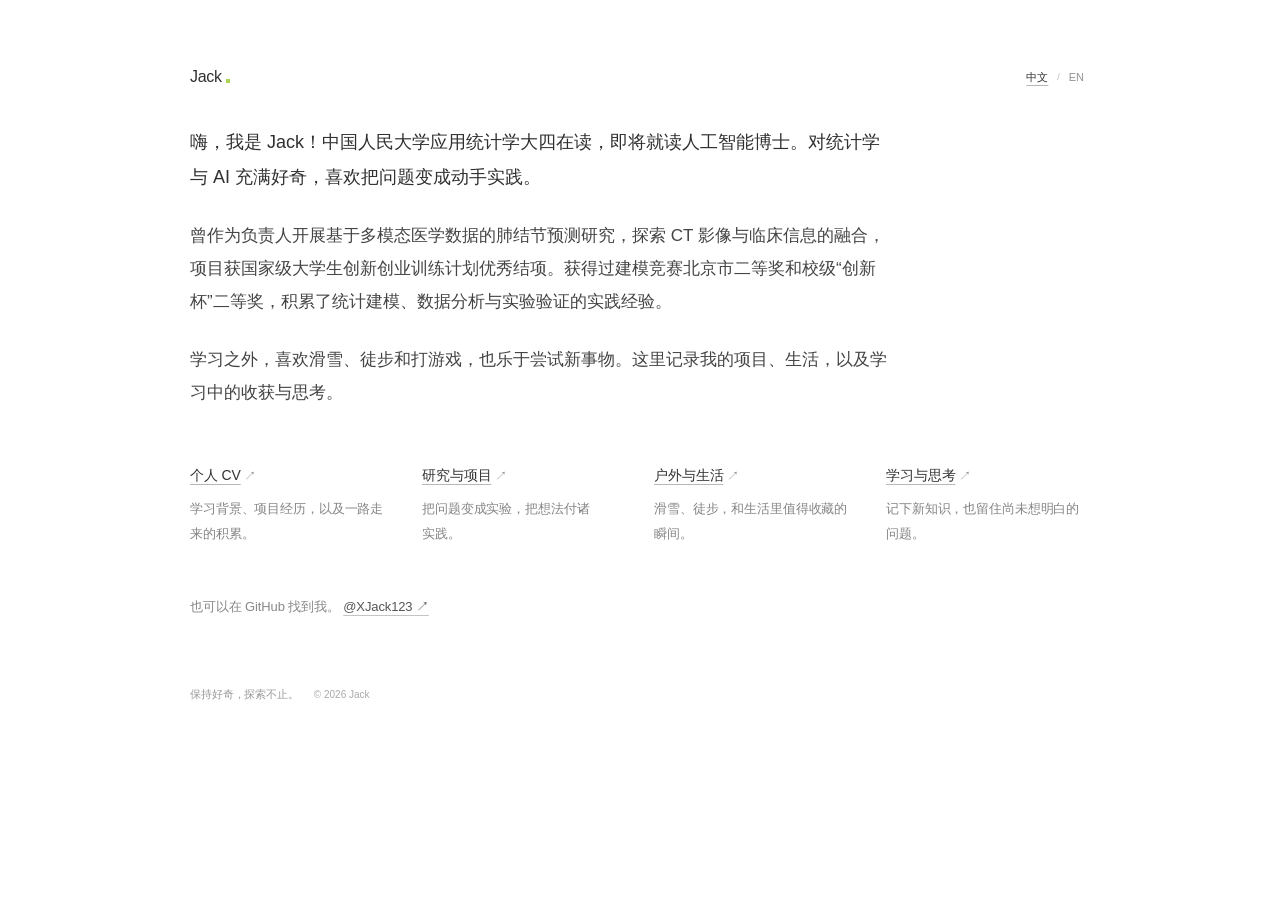
==== commit ca2b0a4c: "Improve home reading layout and organize the bilingual CV" ====
--- a/index.html
+++ b/index.html
@@ -1,8 +1,8 @@
 <!doctype html>
-<html lang="zh-CN"><head><meta charset="utf-8"><meta name="viewport" content="width=device-width,initial-scale=1"><meta name="theme-color" content="#111111"><meta name="description" content="Jack 的个人空间：人工智能、项目实践、户外运动与生活记录。"><title>Jack</title><link rel="icon" href="./favicon.svg" type="image/svg+xml"><link rel="stylesheet" href="./style.css"><link rel="stylesheet" href="./minimal.css"></head><body data-page="home">
+<html lang="zh-CN"><head><meta charset="utf-8"><meta name="viewport" content="width=device-width,initial-scale=1"><meta name="theme-color" content="#111111"><meta name="description" content="Jack 的个人空间：人工智能、项目实践、户外运动与生活记录。"><title>Jack</title><link rel="icon" href="./favicon.svg" type="image/svg+xml"><link rel="stylesheet" href="./style.css"><link rel="stylesheet" href="./minimal.css?v=readability-20261016"></head><body data-page="home">
 <a class="skip" href="#main"><span data-i18n="跳到正文">跳到正文</span></a><div class="preview-bar" id="preview-bar" hidden><span data-i18n="正在预览本机草稿 · 访客看到的仍是已发布版本">正在预览本机草稿 · 访客看到的仍是已发布版本</span> </div>
 <header class="header wrap"><a class="brand" href="./index.html">Jack<span class="brand-dot"></span><small><span data-i18n="个人空间 / PERSONAL SPACE">个人空间 / PERSONAL SPACE</span></small></a><div class="language-switch" role="group" aria-label="Language / 语言"><button type="button" data-language="zh" lang="zh-CN" aria-label="使用中文">中文</button><span aria-hidden="true">/</span><button type="button" data-language="en" lang="en" aria-label="Use English">EN</button></div><button class="menu-toggle" aria-label="展开导航" aria-controls="main-nav" aria-expanded="false">☰</button><nav id="main-nav" aria-label="主要导航"><a href="./index.html" aria-current="page"><span data-i18n="首页">首页</span></a><a href="./about.html"><span data-i18n="个人 CV">个人 CV</span></a><a href="./projects.html"><span data-i18n="研究与项目">研究与项目</span></a><a href="./gallery.html"><span data-i18n="户外与生活">户外与生活</span></a><a href="./notes.html"><span data-i18n="学习与思考">学习与思考</span></a><a href="https://github.com/XJack123" target="_blank" rel="noopener noreferrer" class="github-link">GitHub ↗</a></nav></header>
 <main id="main"><section class="intro-only wrap" aria-label="自我介绍"><div class="home-introduction" data-field="intro"><p>嗨，我是 Jack！中国人民大学应用统计学大四在读，已保研人工智能博士。对统计学与 AI 充满好奇，喜欢把问题变成动手实践。</p><p>科研中，我曾作为负责人开展基于多模态医学数据的肺结节预测研究，探索 CT 影像与临床信息的融合，项目获国家级大学生创新创业训练计划优秀结项。竞赛中，我获得过建模竞赛北京市二等奖和校级“创新杯”二等奖，积累了统计建模、数据分析与实验验证的实践经验。</p><p>学习之外，喜欢滑雪、徒步和打游戏，也乐于尝试新事物。这里记录我的项目、生活，以及学习中的收获与思考。</p></div><div class="module-buttons" aria-label="进入不同模块"><a href="./about.html" class="module-entry"><span class="module-title" data-i18n="个人 CV">个人 CV</span><span class="module-arrow" aria-hidden="true"> ↗</span><span class="module-description" data-i18n="学习背景、项目经历，以及一路走来的积累。">学习背景、项目经历，以及一路走来的积累。</span></a><a href="./projects.html" class="module-entry"><span class="module-title" data-i18n="研究与项目">研究与项目</span><span class="module-arrow" aria-hidden="true"> ↗</span><span class="module-description" data-i18n="把问题变成实验，把想法付诸实践。">把问题变成实验，把想法付诸实践。</span></a><a href="./gallery.html" class="module-entry"><span class="module-title" data-i18n="户外与生活">户外与生活</span><span class="module-arrow" aria-hidden="true"> ↗</span><span class="module-description" data-i18n="滑雪、徒步，和生活里值得收藏的瞬间。">滑雪、徒步，和生活里值得收藏的瞬间。</span></a><a href="./notes.html" class="module-entry"><span class="module-title" data-i18n="学习与思考">学习与思考</span><span class="module-arrow" aria-hidden="true"> ↗</span><span class="module-description" data-i18n="记下新知识，也留住尚未想明白的问题。">记下新知识，也留住尚未想明白的问题。</span></a></div><p class="home-connect"><span data-i18n="也可以在 GitHub 找到我。">也可以在 GitHub 找到我。</span> <a href="https://github.com/XJack123" target="_blank" rel="noopener noreferrer">@XJack123 ↗</a></p></section></main>
 <footer class="footer wrap"><a href="./index.html" class="brand">Jack<span class="brand-dot"></span></a><span><span data-i18n="保持好奇，探索不止。">保持好奇，探索不止。</span><small>© <span id="year">2026</span> Jack</small></span></footer>
 <dialog id="lightbox" class="lightbox"><button type="button" class="lightbox-close" aria-label="关闭照片">×</button><img alt=""><p></p></dialog>
-<script src="./site-data.js?v=research-20261015"></script><script src="./core.js"></script><script src="./i18n.js?v=Jack-20261015-r2"></script><script src="./script.js?v=Jack-20261015-r2"></script></body></html>
+<script src="./site-data.js?v=cv-20261016"></script><script src="./core.js"></script><script src="./i18n.js?v=cv-20261016"></script><script src="./script.js?v=Jack-20261015-r2"></script></body></html>
--- a/minimal.css
+++ b/minimal.css
@@ -24,9 +24,9 @@
 .header .github-link{margin-left:0}
 body[data-page="home"] .header nav{display:none!important}
 .intro-only{max-width:900px;padding-block:35px 0;min-height:0}
-.home-introduction,.home-introduction:lang(en){font-size:15px;line-height:1.95;letter-spacing:-.1px;color:#444;white-space:normal}
-.home-introduction p,.home-introduction p:first-child{font-size:inherit;line-height:inherit;color:inherit;margin:0 0 23px}
-.home-introduction p:first-child{color:#333}
+.home-introduction,.home-introduction:lang(en){max-width:700px;font-size:17px;line-height:1.95;letter-spacing:0;color:#444;white-space:normal;text-wrap:pretty}
+.home-introduction p,.home-introduction p:first-child{font-size:inherit;line-height:inherit;color:inherit;margin:0 0 25px}
+.home-introduction p:first-child{font-size:18px;line-height:1.9;color:#303030}
 .module-buttons{display:grid;grid-template-columns:repeat(4,minmax(0,1fr));gap:28px;margin-top:53px;row-gap:32px;align-items:start}
 .module-entry{display:block;font-size:14px;line-height:1.9;color:#333}
 .module-title{text-decoration:underline;text-underline-offset:4px;text-decoration-color:#b8b8b8;text-decoration-thickness:1px}
@@ -155,8 +155,9 @@
  .header nav,.header nav.open,html:lang(en) .header nav{padding-top:20px;gap:5px 18px!important;font-size:11px}
  .header nav>a{padding:3px 0}
  .intro-only{padding-block:29px 0;min-height:0}
- .home-introduction,.home-introduction:lang(en){font-size:14px;line-height:1.95}
- .home-introduction p,.home-introduction p:first-child{font-size:inherit;margin-bottom:21px}
+ .home-introduction,.home-introduction:lang(en){font-size:16px;line-height:1.95}
+ .home-introduction p,.home-introduction p:first-child{font-size:inherit;margin-bottom:22px}
+ .home-introduction p:first-child{font-size:17px;line-height:1.9}
  .module-buttons{grid-template-columns:repeat(2,minmax(0,1fr));gap:29px 25px;margin-top:37px}
  .module-entry{font-size:13px}
  .module-description{font-size:12px;line-height:1.95;margin-top:6px}
@@ -210,3 +211,28 @@
  .preview-bar{font-size:10px}
 }
 @media(prefers-reduced-motion:reduce){*,*:before,*:after{transition:none!important}}
+
+/* CV: education, research and practice each have one clear place. */
+body[data-page="about"] .about-layout{grid-template-columns:160px minmax(0,1fr);gap:64px}
+.cv-section{padding:0 0 30px;margin-bottom:28px;border-bottom:1px solid var(--line)}
+.cv-section:last-child{border:0;padding-bottom:0;margin-bottom:0}
+.cv-section>h2{font-size:19px;font-weight:500;line-height:1.6;letter-spacing:-.2px;margin:0 0 20px;color:#303030}
+.cv-section .prose{font-size:15px;line-height:1.95;color:#555;max-width:650px}
+.cv-section .profile-details{margin:19px 0 0}
+.cv-section .profile-details>div{font-size:13px;padding:7px 0}
+.cv-section article+article{margin-top:23px}
+.cv-section h3{font-size:16px;font-weight:500;line-height:1.75;margin:0 0 7px;color:#363636}
+.cv-section p{font-size:14px;line-height:1.95;color:#626262;margin:8px 0 0}
+.cv-section .cv-meta{font-size:12px;color:#777;margin:0 0 11px}
+.cv-tools{display:flex;gap:8px 18px;flex-wrap:wrap;font-size:14px;color:#444;line-height:1.9;list-style:none;padding:0;margin:0 0 10px}
+@media(max-width:720px){
+ body[data-page="about"] .about-layout{display:block}
+ body[data-page="about"] .identity-card{display:flex;flex-wrap:wrap;align-items:center;gap:8px 20px;margin-bottom:32px;padding-bottom:22px;border-bottom:1px solid var(--line)}
+ body[data-page="about"] .identity-card h2{margin:0 auto 0 0}
+ body[data-page="about"] .identity-card .avatar[data-has-photo]{flex-basis:100%;margin:0 0 10px}
+ .cv-section{padding-bottom:26px;margin-bottom:25px}
+ .cv-section>h2{font-size:18px;margin-bottom:16px}
+ .cv-section .prose,.cv-section p{font-size:15px;line-height:1.9}
+ .cv-section h3{font-size:16px}
+ .cv-section .profile-details>div{font-size:13px}
+}
